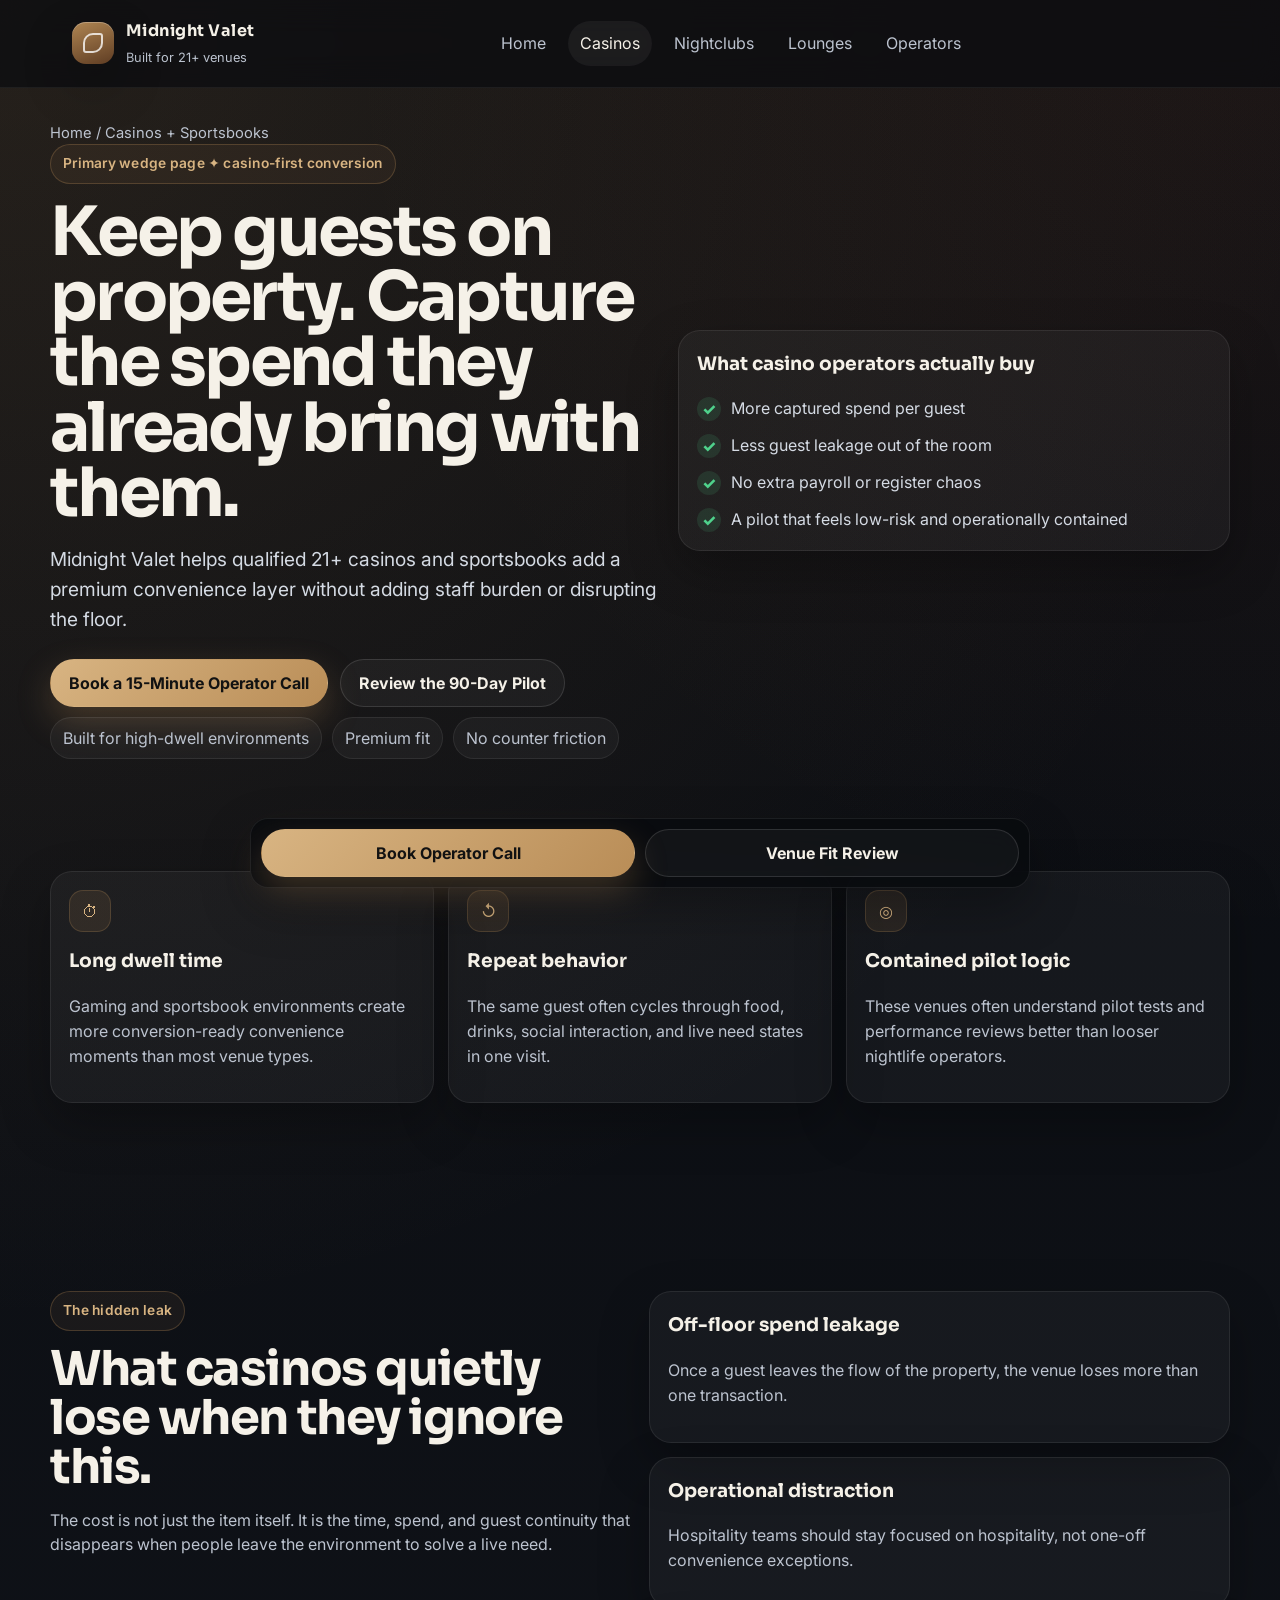
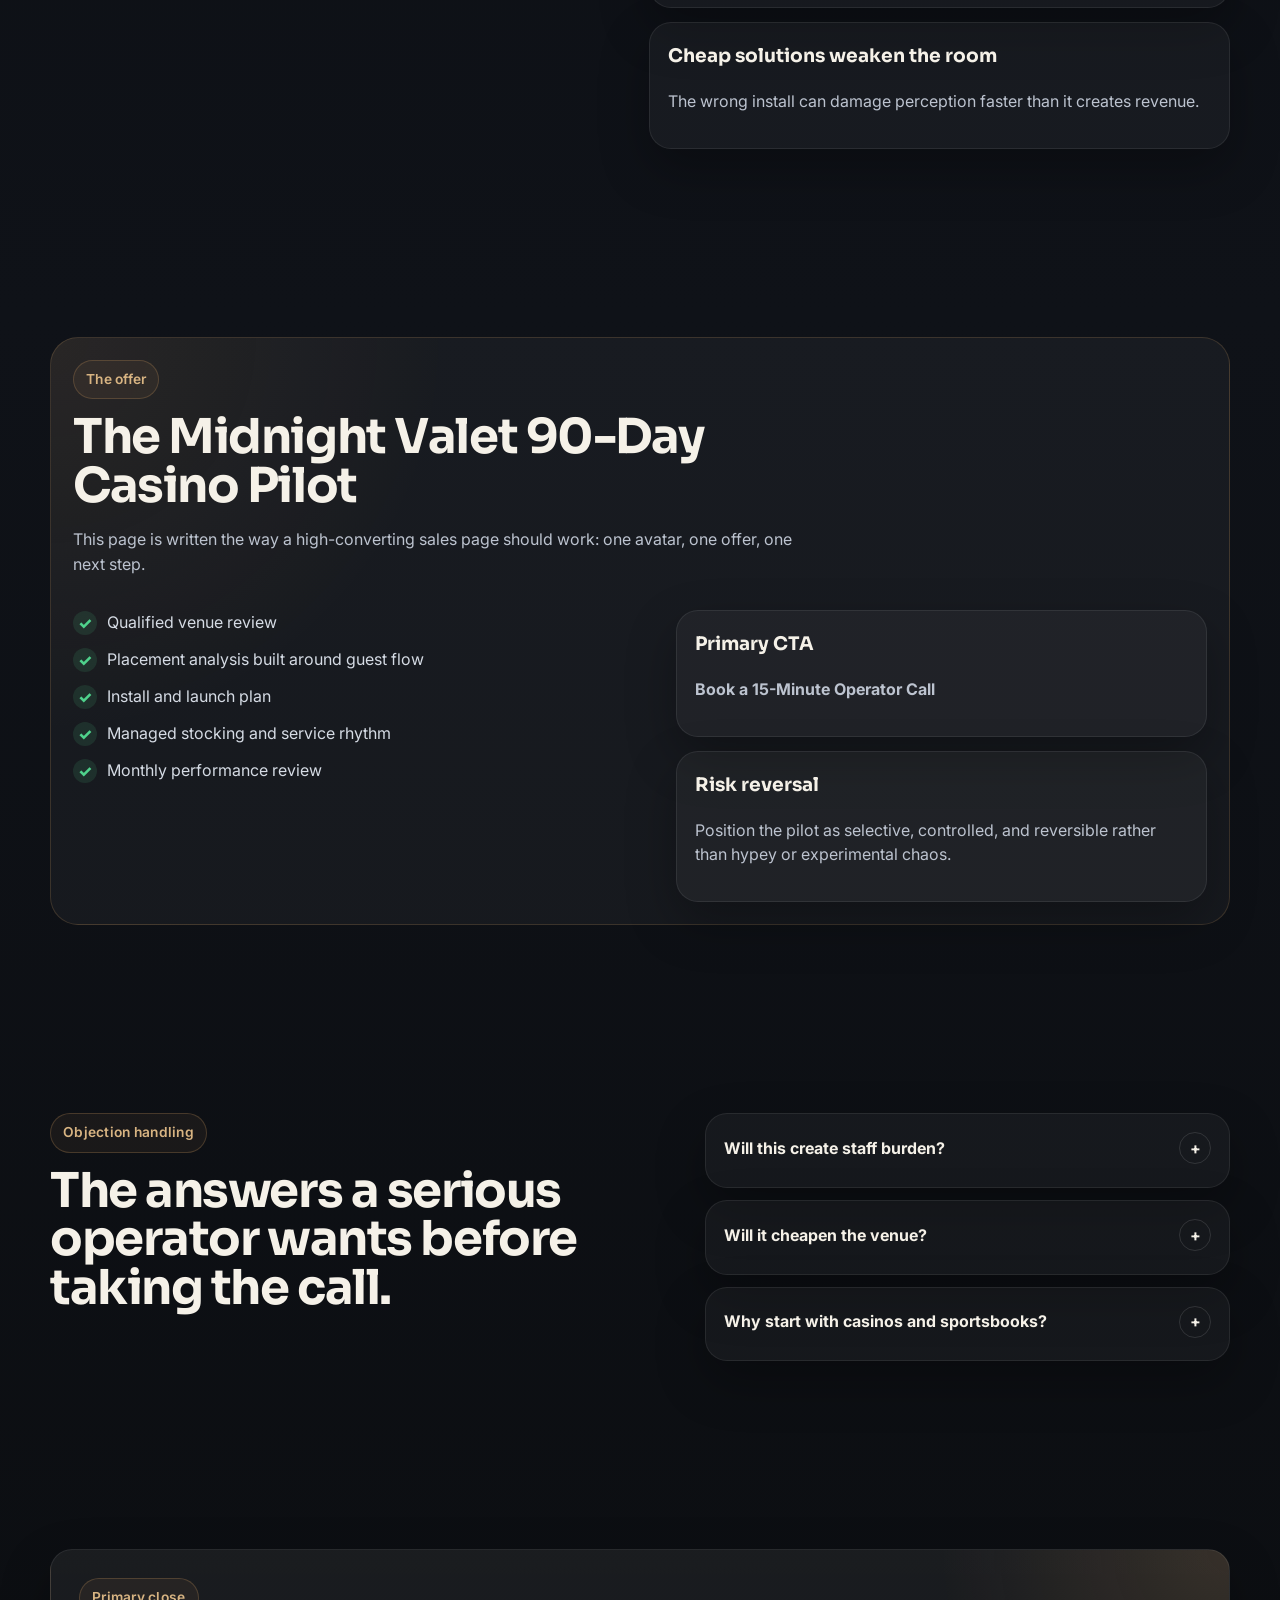
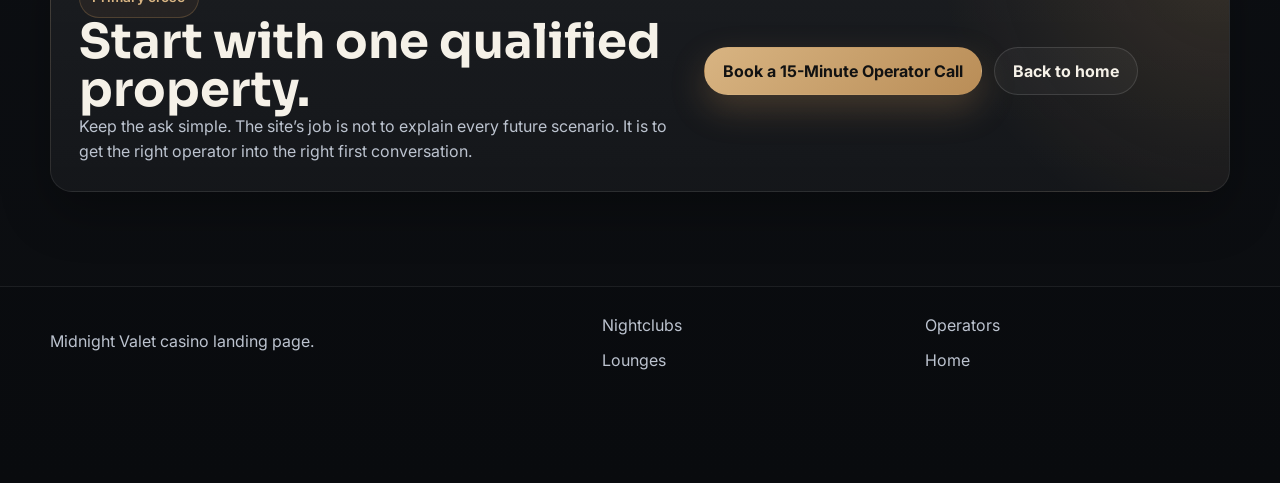
==== casinos-sportsbooks.html @ 3548543c "Add files via upload" ====
<!doctype html>
<html lang="en">
<head>
  <meta charset="utf-8">
  <meta name="viewport" content="width=device-width, initial-scale=1">
  <title>Casinos + Sportsbooks | Midnight Valet</title>
  <meta name="description" content="A casino and sportsbook landing page designed to convert qualified 21+ gaming operators into pilot calls.">
  <link rel="preconnect" href="https://fonts.googleapis.com">
  <link rel="preconnect" href="https://fonts.gstatic.com" crossorigin>
  <link href="https://fonts.googleapis.com/css2?family=Inter:wght@400;500;600;700;800&family=Sora:wght@600;700;800&display=swap" rel="stylesheet">
  <link rel="stylesheet" href="styles.css">
  <link rel="canonical" href="https://midnightvalet.com/casinos-sportsbooks.html">
  <script type="application/ld+json">
  {
    "@context":"https://schema.org",
    "@type":"FAQPage",
    "mainEntity":[
      {"@type":"Question","name":"Why start with casinos and sportsbooks?","acceptedAnswer":{"@type":"Answer","text":"They usually offer the clearest blend of dwell time, repeat guest behavior, and premium-fit economics for a first pilot."}},
      {"@type":"Question","name":"What is the primary CTA on this page?","acceptedAnswer":{"@type":"Answer","text":"Book a 15-Minute Operator Call."}}
    ]
  }
  </script>
</head>
<body>
  <a class="skip-link" href="#main">Skip to content</a>
  <header class="site-header">
    <div class="header-shell">
      <a href="index.html" class="brand-lockup"><span class="brand-mark"></span><span><span class="brand-name">Midnight Valet</span><br><span class="brand-tag">Built for 21+ venues</span></span></a>
      <nav class="desktop-nav" aria-label="Primary">
        <a href="index.html" data-nav-link>Home</a>
        <a href="casinos-sportsbooks.html" data-nav-link>Casinos</a>
        <a href="nightclubs.html" data-nav-link>Nightclubs</a>
        <a href="lounges.html" data-nav-link>Lounges</a>
        <a href="operators.html" data-nav-link>Operators</a>
      </nav>
      <div class="header-actions">
        <a class="btn btn-primary hidden-mobile" href="#cta">Book a 15-Minute Operator Call</a>
        <button class="nav-toggle" aria-label="Toggle navigation" aria-expanded="false" data-nav-toggle>
          <svg viewBox="0 0 24 24" fill="none" stroke="currentColor" stroke-width="1.8" stroke-linecap="round"><path d="M4 7h16M4 12h16M4 17h16"/></svg>
        </button>
      </div>
    </div>
    <nav class="site-nav" aria-label="Mobile" data-mobile-nav>
      <a href="index.html">Home</a>
      <a href="casinos-sportsbooks.html">Casinos + Sportsbooks</a>
      <a href="nightclubs.html">Nightclubs</a>
      <a href="lounges.html">Smoking Lounges</a>
      <a href="operators.html">Multi-Location Operators</a>
      <a href="#cta">Book a 15-Minute Operator Call</a>
    </nav>
  </header>
  <main id="main">
    <section class="page-hero">
      <div class="container page-hero-shell">
        <div class="reveal">
          <div class="page-breadcrumbs"><a href="index.html">Home</a> / Casinos + Sportsbooks</div>
          <span class="eyebrow">Primary wedge page ✦ casino-first conversion</span>
          <h1>Keep guests on property. Capture the spend they already bring with them.</h1>
          <p class="lead">Midnight Valet helps qualified 21+ casinos and sportsbooks add a premium convenience layer without adding staff burden or disrupting the floor.</p>
          <div class="hero-actions">
            <a class="btn btn-primary" href="#cta">Book a 15-Minute Operator Call</a>
            <a class="btn btn-secondary" href="#pilot">Review the 90-Day Pilot</a>
          </div>
          <div class="badge-row">
            <span class="badge">Built for high-dwell environments</span>
            <span class="badge">Premium fit</span>
            <span class="badge">No counter friction</span>
          </div>
        </div>
        <div class="case-box reveal">
          <h3>What casino operators actually buy</h3>
          <ul class="check-list">
            <li>More captured spend per guest</li>
            <li>Less guest leakage out of the room</li>
            <li>No extra payroll or register chaos</li>
            <li>A pilot that feels low-risk and operationally contained</li>
          </ul>
        </div>
      </div>
    </section>

    <section class="section section-tight">
      <div class="container cards three">
        <article class="card reveal"><div class="icon">⏱</div><h3>Long dwell time</h3><p>Gaming and sportsbook environments create more conversion-ready convenience moments than most venue types.</p></article>
        <article class="card reveal"><div class="icon">↺</div><h3>Repeat behavior</h3><p>The same guest often cycles through food, drinks, social interaction, and live need states in one visit.</p></article>
        <article class="card reveal"><div class="icon">◎</div><h3>Contained pilot logic</h3><p>These venues often understand pilot tests and performance reviews better than looser nightlife operators.</p></article>
      </div>
    </section>

    <section class="section">
      <div class="container section-split">
        <div class="section-head reveal">
          <span class="eyebrow">The hidden leak</span>
          <h2>What casinos quietly lose when they ignore this.</h2>
          <p>The cost is not just the item itself. It is the time, spend, and guest continuity that disappears when people leave the environment to solve a live need.</p>
        </div>
        <div class="cards">
          <article class="card reveal"><h3>Off-floor spend leakage</h3><p>Once a guest leaves the flow of the property, the venue loses more than one transaction.</p></article>
          <article class="card reveal"><h3>Operational distraction</h3><p>Hospitality teams should stay focused on hospitality, not one-off convenience exceptions.</p></article>
          <article class="card reveal"><h3>Cheap solutions weaken the room</h3><p>The wrong install can damage perception faster than it creates revenue.</p></article>
        </div>
      </div>
    </section>

    <section class="section" id="pilot">
      <div class="container offer-shell reveal">
        <div class="section-head">
          <span class="eyebrow">The offer</span>
          <h2>The Midnight Valet 90-Day Casino Pilot</h2>
          <p>This page is written the way a high-converting sales page should work: one avatar, one offer, one next step.</p>
        </div>
        <div class="offer-grid">
          <div>
            <ul class="check-list">
              <li>Qualified venue review</li>
              <li>Placement analysis built around guest flow</li>
              <li>Install and launch plan</li>
              <li>Managed stocking and service rhythm</li>
              <li>Monthly performance review</li>
            </ul>
          </div>
          <div class="cards">
            <article class="card"><h3>Primary CTA</h3><p><strong>Book a 15-Minute Operator Call</strong></p></article>
            <article class="card"><h3>Risk reversal</h3><p>Position the pilot as selective, controlled, and reversible rather than hypey or experimental chaos.</p></article>
          </div>
        </div>
      </div>
    </section>

    <section class="section section-tight">
      <div class="container faq-grid">
        <div class="section-head reveal"><span class="eyebrow">Objection handling</span><h2>The answers a serious operator wants before taking the call.</h2></div>
        <div class="accordion reveal">
          <article class="faq-item"><button type="button"><span>Will this create staff burden?</span><span class="plus">+</span></button><div class="faq-answer"><p>The page consistently frames Midnight Valet as a managed service model rather than a new staff responsibility.</p></div></article>
          <article class="faq-item"><button type="button"><span>Will it cheapen the venue?</span><span class="plus">+</span></button><div class="faq-answer"><p>The design, visual system, and copy are all built around premium-fit language and install standards.</p></div></article>
          <article class="faq-item"><button type="button"><span>Why start with casinos and sportsbooks?</span><span class="plus">+</span></button><div class="faq-answer"><p>They combine dwell time, emotional spending cycles, repeat movement, and stronger continuity economics than many other venue types.</p></div></article>
        </div>
      </div>
    </section>

    <section class="section cta-section" id="cta">
      <div class="container">
        <div class="cta-panel reveal">
          <div>
            <span class="eyebrow">Primary close</span>
            <h2>Start with one qualified property.</h2>
            <p>Keep the ask simple. The site’s job is not to explain every future scenario. It is to get the right operator into the right first conversation.</p>
          </div>
          <div class="cta-actions">
            <a class="btn btn-primary" href="mailto:hello@midnightvalet.com?subject=Casino%20Operator%20Call">Book a 15-Minute Operator Call</a>
            <a class="btn btn-secondary" href="index.html">Back to home</a>
          </div>
        </div>
      </div>
    </section>
  </main>
  <footer class="site-footer"><div class="container footer-grid"><div><p>Midnight Valet casino landing page.</p></div><div><ul><li><a href="nightclubs.html">Nightclubs</a></li><li><a href="lounges.html">Lounges</a></li></ul></div><div><ul><li><a href="operators.html">Operators</a></li><li><a href="index.html">Home</a></li></ul></div></div></footer>
  <div class="sticky-cta"><a class="btn btn-primary" href="#cta">Book Operator Call</a><a class="btn btn-secondary" href="mailto:hello@midnightvalet.com?subject=Venue%20Fit%20Review">Venue Fit Review</a></div>
  <script src="script.js"></script>
</body>
</html>
---- styles.css ----
:root {
  --bg: #0b0d10;
  --bg-soft: #12161d;
  --panel: rgba(255,255,255,0.06);
  --panel-strong: rgba(255,255,255,0.1);
  --text: #f5f1e8;
  --muted: #bcc3cf;
  --line: rgba(255,255,255,0.12);
  --gold: #b98d57;
  --gold-soft: #d8b482;
  --ember: #c56f49;
  --success: #4fd28c;
  --shadow: 0 20px 50px rgba(0,0,0,.28);
  --radius-lg: 24px;
  --radius-md: 18px;
  --radius-sm: 12px;
  --max: 1180px;
  --font-head: "Sora", system-ui, sans-serif;
  --font-body: "Inter", system-ui, sans-serif;
}

* { box-sizing: border-box; }
html { scroll-behavior: smooth; }
body {
  margin: 0;
  font-family: var(--font-body);
  background:
    radial-gradient(circle at top left, rgba(185,141,87,.16), transparent 34%),
    radial-gradient(circle at top right, rgba(197,111,73,.1), transparent 24%),
    linear-gradient(180deg, #0a0c10 0%, #0f1218 52%, #0b0d10 100%);
  color: var(--text);
  line-height: 1.55;
  text-rendering: optimizeLegibility;
}
img { max-width: 100%; display: block; }
a { color: inherit; text-decoration: none; }
button { font: inherit; }

.skip-link {
  position: absolute;
  left: -9999px;
  top: auto;
}
.skip-link:focus {
  left: 16px;
  top: 16px;
  background: var(--gold);
  color: #111;
  padding: 8px 14px;
  border-radius: 999px;
  z-index: 999;
}

.site-header {
  position: sticky;
  top: 0;
  z-index: 60;
  backdrop-filter: blur(16px);
  background: rgba(9,11,15,.68);
  border-bottom: 1px solid rgba(255,255,255,.06);
}
.header-shell {
  max-width: var(--max);
  margin: 0 auto;
  padding: 14px 18px;
  display: flex;
  align-items: center;
  justify-content: space-between;
  gap: 12px;
}
.brand-lockup {
  display: flex;
  align-items: center;
  gap: 12px;
}
.brand-mark {
  width: 42px;
  height: 42px;
  border-radius: 14px;
  background: linear-gradient(160deg, rgba(185,141,87,.95), rgba(100,64,37,.95));
  box-shadow: inset 0 1px 0 rgba(255,255,255,.25), var(--shadow);
  position: relative;
}
.brand-mark::before {
  content: "";
  position: absolute;
  inset: 11px;
  border-radius: 10px 3px 10px 3px;
  border: 2px solid rgba(255,255,255,.78);
}
.brand-name {
  font-family: var(--font-head);
  font-size: 1rem;
  font-weight: 700;
  letter-spacing: .03em;
}
.brand-tag {
  color: var(--muted);
  font-size: .8rem;
}
.header-actions {
  display: flex;
  align-items: center;
  gap: 10px;
}
.nav-toggle {
  width: 44px;
  height: 44px;
  border: 1px solid var(--line);
  border-radius: 14px;
  background: rgba(255,255,255,.03);
  color: var(--text);
  display: grid;
  place-items: center;
}
.nav-toggle svg { width: 22px; height: 22px; }
.site-nav {
  position: fixed;
  inset: 74px 14px auto 14px;
  display: none;
  flex-direction: column;
  gap: 8px;
  padding: 14px;
  background: rgba(18,22,29,.96);
  border: 1px solid var(--line);
  border-radius: 20px;
  box-shadow: var(--shadow);
}
.site-nav.open { display: flex; }
.site-nav a {
  padding: 13px 14px;
  border-radius: 14px;
  color: var(--muted);
}
.site-nav a:hover,
.site-nav a:focus-visible,
.site-nav a.active {
  background: rgba(255,255,255,.06);
  color: var(--text);
}
.desktop-nav { display: none; }

.btn {
  display: inline-flex;
  align-items: center;
  justify-content: center;
  gap: 10px;
  min-height: 48px;
  padding: 14px 18px;
  border-radius: 999px;
  border: 1px solid transparent;
  font-weight: 700;
  line-height: 1;
  transition: transform .2s ease, background .2s ease, border-color .2s ease;
}
.btn:hover { transform: translateY(-1px); }
.btn-primary {
  color: #121212;
  background: linear-gradient(135deg, var(--gold-soft), var(--gold));
  box-shadow: 0 14px 34px rgba(185,141,87,.28);
}
.btn-secondary {
  color: var(--text);
  border-color: var(--line);
  background: rgba(255,255,255,.04);
}
.btn-inline { padding: 12px 16px; min-height: 44px; }

.container {
  width: min(calc(100% - 32px), var(--max));
  margin: 0 auto;
}
.section {
  padding: 72px 0;
}
.section-tight { padding: 56px 0; }
.eyebrow {
  display: inline-flex;
  align-items: center;
  gap: 10px;
  border: 1px solid rgba(185,141,87,.28);
  border-radius: 999px;
  padding: 8px 12px;
  color: var(--gold-soft);
  background: rgba(185,141,87,.08);
  font-weight: 600;
  letter-spacing: .02em;
  font-size: .86rem;
}
.hero {
  padding: 40px 0 42px;
}
.hero-grid {
  display: grid;
  gap: 22px;
}
.hero-copy,
.hero-visual {
  background: linear-gradient(180deg, rgba(255,255,255,.04), rgba(255,255,255,.03));
  border: 1px solid rgba(255,255,255,.07);
  border-radius: 30px;
  padding: 22px;
  box-shadow: var(--shadow);
}
.hero-copy h1,
.page-hero h1 {
  font-family: var(--font-head);
  font-size: clamp(2.1rem, 6vw, 4.25rem);
  line-height: .96;
  letter-spacing: -.04em;
  margin: 16px 0 14px;
}
.hero-copy p,
.page-hero p.lead {
  font-size: clamp(1rem, 2.6vw, 1.2rem);
  color: #d4dae3;
  max-width: 38rem;
}
.hero-actions {
  display: flex;
  flex-direction: column;
  gap: 12px;
  margin: 24px 0 10px;
}
.micro-proof {
  display: grid;
  grid-template-columns: repeat(2, minmax(0,1fr));
  gap: 10px;
  margin-top: 18px;
}
.micro-proof div,
.metric,
.stat {
  padding: 12px 13px;
  border-radius: 16px;
  background: rgba(255,255,255,.04);
  border: 1px solid rgba(255,255,255,.08);
  color: var(--muted);
  font-size: .92rem;
}
.hero-visual {
  position: relative;
  overflow: hidden;
  min-height: 420px;
}
.glow {
  position: absolute;
  inset: auto -8% 14% auto;
  width: 240px;
  height: 240px;
  background: radial-gradient(circle, rgba(185,141,87,.2), transparent 68%);
  filter: blur(8px);
}
.mock-stage {
  position: relative;
  height: 100%;
  display: grid;
  place-items: center;
}
.machine {
  width: min(100%, 360px);
  border-radius: 34px;
  border: 1px solid rgba(255,255,255,.1);
  background: linear-gradient(180deg, rgba(26,31,40,.92), rgba(11,13,17,.96));
  padding: 14px;
  box-shadow: 0 24px 60px rgba(0,0,0,.42);
}
.machine-top {
  display: flex;
  align-items: center;
  justify-content: space-between;
  padding: 8px 10px 14px;
  color: var(--muted);
  font-size: .88rem;
}
.machine-screen {
  border-radius: 24px;
  padding: 18px;
  min-height: 430px;
  background:
    radial-gradient(circle at top right, rgba(185,141,87,.22), transparent 28%),
    linear-gradient(180deg, #151a22 0%, #0f1319 100%);
  border: 1px solid rgba(255,255,255,.07);
}
.ui-chip {
  display: inline-flex;
  align-items: center;
  gap: 8px;
  padding: 8px 10px;
  border-radius: 999px;
  border: 1px solid rgba(255,255,255,.08);
  background: rgba(255,255,255,.04);
  color: var(--gold-soft);
  font-size: .82rem;
}
.ui-grid {
  display: grid;
  grid-template-columns: repeat(2, minmax(0,1fr));
  gap: 12px;
  margin: 18px 0;
}
.product-card {
  border: 1px solid rgba(255,255,255,.08);
  border-radius: 18px;
  padding: 14px;
  background: rgba(255,255,255,.04);
}
.product-card strong { display: block; margin-bottom: 6px; }
.product-card span { color: var(--muted); font-size: .9rem; }
.mock-cta {
  margin-top: 16px;
  border-radius: 16px;
  background: linear-gradient(135deg, var(--gold-soft), var(--gold));
  color: #111;
  padding: 14px 16px;
  text-align: center;
  font-weight: 800;
}
.section-head {
  max-width: 720px;
  margin-bottom: 28px;
}
.section-head h2 {
  font-family: var(--font-head);
  font-size: clamp(1.7rem, 4.4vw, 3rem);
  line-height: 1.02;
  margin: 14px 0;
  letter-spacing: -.03em;
}
.section-head p { color: var(--muted); }
.cards,
.tiles,
.steps,
.kicker-grid,
.faq-grid,
.kpi-grid {
  display: grid;
  gap: 14px;
}
.cards.three,
.tiles.three { grid-template-columns: 1fr; }
.card,
.tile,
.step,
.kicker,
.metric,
.faq-item,
.case-box,
.cta-panel,
.quote,
.story-card {
  border: 1px solid rgba(255,255,255,.08);
  border-radius: 22px;
  padding: 18px;
  background: rgba(255,255,255,.04);
  box-shadow: var(--shadow);
}
.card h3,
.tile h3,
.step h3,
.kicker h3,
.story-card h3,
.case-box h3 { margin-top: 0; font-family: var(--font-head); }
.card p,
.tile p,
.step p,
.kicker p,
.story-card p,
.case-box p,
.quote p { color: var(--muted); }
.icon {
  width: 42px;
  height: 42px;
  border-radius: 14px;
  display: grid;
  place-items: center;
  color: var(--gold-soft);
  background: rgba(185,141,87,.12);
  border: 1px solid rgba(185,141,87,.24);
  margin-bottom: 14px;
}
.section-split {
  display: grid;
  gap: 18px;
}
.metric strong,
.stat strong {
  display: block;
  color: var(--text);
  font-size: 1.55rem;
  margin-bottom: 6px;
}
.check-list,
.dot-list {
  padding: 0;
  margin: 0;
  list-style: none;
  display: grid;
  gap: 12px;
}
.check-list li,
.dot-list li {
  display: flex;
  align-items: flex-start;
  gap: 10px;
  color: #d5dbe4;
}
.check-list li::before {
  content: "✓";
  width: 24px;
  height: 24px;
  border-radius: 999px;
  display: inline-grid;
  place-items: center;
  flex: 0 0 24px;
  background: rgba(79,210,140,.12);
  color: var(--success);
  font-weight: 800;
  margin-top: 1px;
}
.dot-list li::before {
  content: "•";
  color: var(--gold-soft);
  margin-top: 1px;
}
.offer-shell {
  border: 1px solid rgba(185,141,87,.22);
  background:
    radial-gradient(circle at top left, rgba(185,141,87,.1), transparent 30%),
    rgba(255,255,255,.04);
  border-radius: 28px;
  padding: 22px;
}
.offer-grid {
  display: grid;
  gap: 16px;
}
.offer-stack {
  display: grid;
  gap: 12px;
}
.price-chip {
  display: inline-flex;
  align-items: center;
  gap: 8px;
  padding: 9px 12px;
  border-radius: 999px;
  background: rgba(255,255,255,.05);
  border: 1px solid rgba(255,255,255,.08);
  color: var(--muted);
}
.kpi-grid { grid-template-columns: repeat(2,minmax(0,1fr)); }
.accordion {
  display: grid;
  gap: 12px;
}
.faq-item button {
  width: 100%;
  display: flex;
  justify-content: space-between;
  align-items: center;
  gap: 12px;
  background: transparent;
  border: 0;
  color: var(--text);
  text-align: left;
  padding: 0;
  font-weight: 700;
}
.faq-item .faq-answer {
  max-height: 0;
  overflow: hidden;
  transition: max-height .25s ease;
  color: var(--muted);
}
.faq-item.active .faq-answer { max-height: 180px; padding-top: 14px; }
.faq-item .plus {
  width: 32px;
  height: 32px;
  border-radius: 999px;
  display: grid;
  place-items: center;
  border: 1px solid var(--line);
  flex: 0 0 32px;
}
.segment-links {
  display: grid;
  gap: 14px;
}
.segment-links .tile { position: relative; overflow: hidden; }
.segment-links .tile::after {
  content: "";
  position: absolute;
  inset: auto -14% -40px auto;
  width: 180px;
  height: 180px;
  background: radial-gradient(circle, rgba(185,141,87,.12), transparent 68%);
}
.segment-links a.cta-link,
.text-link {
  color: var(--gold-soft);
  font-weight: 700;
}
.compliance-box {
  border-left: 3px solid var(--gold);
  padding-left: 14px;
}
.cta-section { padding-bottom: 100px; }
.cta-panel {
  background:
    radial-gradient(circle at top right, rgba(185,141,87,.18), transparent 24%),
    linear-gradient(180deg, rgba(255,255,255,.06), rgba(255,255,255,.04));
  display: grid;
  gap: 18px;
}
.cta-panel h2 { margin: 0; font-family: var(--font-head); font-size: clamp(1.9rem, 4vw, 3rem); line-height: 1; }
.cta-panel p { margin: 0; color: var(--muted); }
.cta-actions {
  display: flex;
  flex-direction: column;
  gap: 12px;
}
.site-footer {
  padding: 26px 0 110px;
  border-top: 1px solid rgba(255,255,255,.08);
  background: rgba(0,0,0,.14);
}
.footer-grid {
  display: grid;
  gap: 18px;
}
.footer-grid p,
.footer-grid li,
.footer-grid a { color: var(--muted); }
.footer-grid ul {
  list-style: none;
  padding: 0;
  margin: 0;
  display: grid;
  gap: 10px;
}
.sticky-cta {
  position: fixed;
  left: 12px;
  right: 12px;
  bottom: 12px;
  z-index: 55;
  display: flex;
  gap: 10px;
  padding: 10px;
  border-radius: 18px;
  border: 1px solid rgba(255,255,255,.08);
  background: rgba(9,11,15,.86);
  backdrop-filter: blur(16px);
  box-shadow: var(--shadow);
}
.sticky-cta .btn { flex: 1; }
.hidden-mobile { display: none; }
.page-hero {
  padding: 34px 0 18px;
}
.page-hero-shell {
  display: grid;
  gap: 18px;
}
.page-breadcrumbs {
  color: var(--muted);
  font-size: .92rem;
}
.page-breadcrumbs a { color: var(--muted); }
.hero-caption {
  color: var(--muted);
  font-size: .9rem;
  margin-top: 10px;
}
.badge-row {
  display: flex;
  flex-wrap: wrap;
  gap: 10px;
}
.badge {
  border-radius: 999px;
  padding: 8px 12px;
  border: 1px solid rgba(255,255,255,.08);
  background: rgba(255,255,255,.04);
  color: var(--muted);
}
.reveal { opacity: 0; transform: translateY(16px); transition: opacity .45s ease, transform .45s ease; }
.reveal.is-visible { opacity: 1; transform: translateY(0); }

@media (min-width: 760px) {
  .header-shell { padding: 18px 22px; }
  .nav-toggle, .site-nav { display: none; }
  .desktop-nav {
    display: flex;
    align-items: center;
    gap: 10px;
  }
  .desktop-nav a {
    padding: 10px 12px;
    border-radius: 999px;
    color: var(--muted);
  }
  .desktop-nav a:hover,
  .desktop-nav a:focus-visible,
  .desktop-nav a.active {
    color: var(--text);
    background: rgba(255,255,255,.05);
  }
  .hero { padding: 52px 0 56px; }
  .hero-grid { grid-template-columns: 1.08fr .92fr; align-items: stretch; }
  .hero-copy, .hero-visual { padding: 30px; }
  .hero-actions,
  .cta-actions { flex-direction: row; flex-wrap: wrap; }
  .cards.three,
  .tiles.three,
  .steps,
  .segment-links,
  .footer-grid,
  .page-hero-shell,
  .offer-grid,
  .section-split,
  .kicker-grid,
  .faq-grid {
    grid-template-columns: repeat(2, minmax(0,1fr));
  }
  .cards.three { grid-template-columns: repeat(3, minmax(0,1fr)); }
  .segment-links { grid-template-columns: repeat(4, minmax(0,1fr)); }
  .offer-grid { grid-template-columns: 1.05fr .95fr; align-items: start; }
  .kicker-grid { grid-template-columns: repeat(3, minmax(0,1fr)); }
  .faq-grid { grid-template-columns: 1.1fr .9fr; }
  .cta-panel { grid-template-columns: 1.1fr .9fr; align-items: center; padding: 28px; }
  .sticky-cta { width: min(780px, calc(100% - 28px)); margin: 0 auto; }
}

@media (min-width: 1040px) {
  .section { padding: 94px 0; }
  .hero-copy, .hero-visual { padding: 34px; }
  .section-head { margin-bottom: 34px; }
  .footer-grid { grid-template-columns: 1.4fr .8fr .8fr; }
  .page-hero-shell { grid-template-columns: 1.05fr .95fr; align-items: center; }
  .section-split.alt { grid-template-columns: .92fr 1.08fr; }
}

@media (prefers-reduced-motion: reduce) {
  html { scroll-behavior: auto; }
  .reveal, .btn, .faq-item .faq-answer { transition: none; }
}
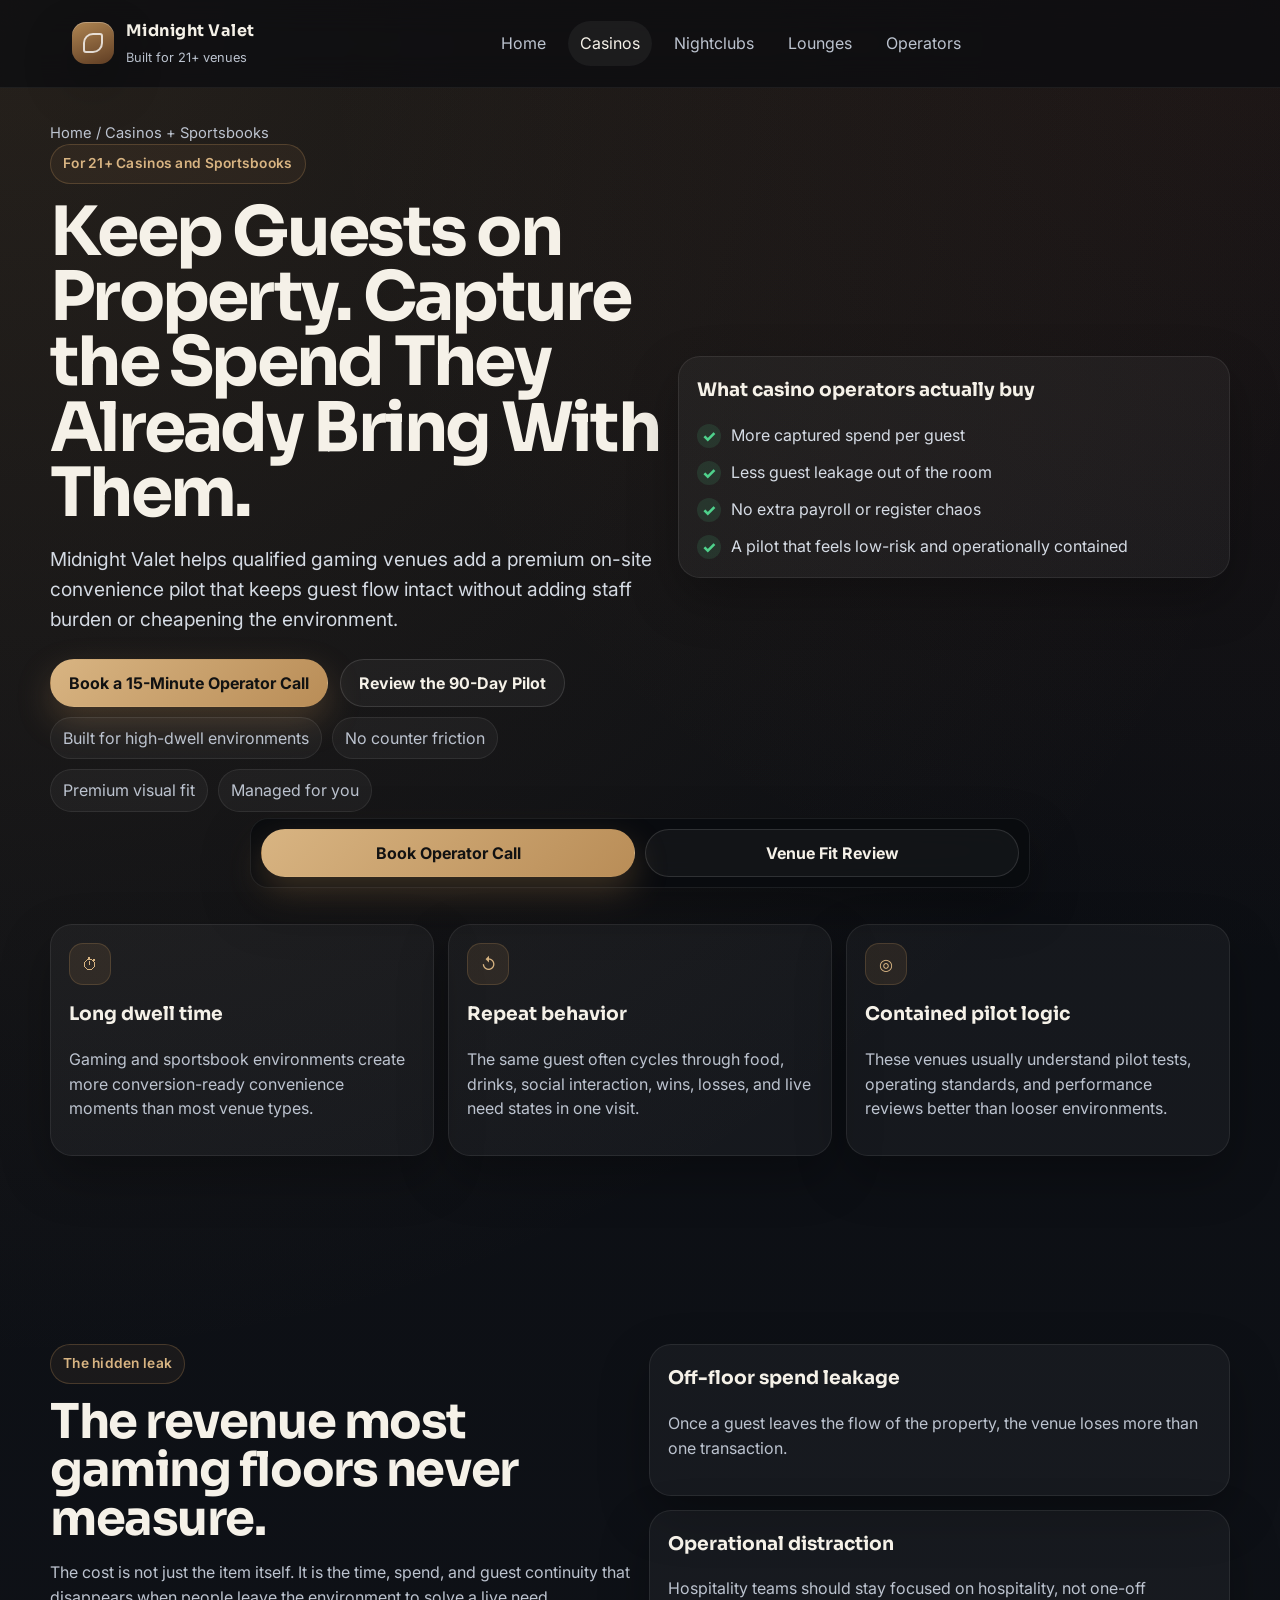
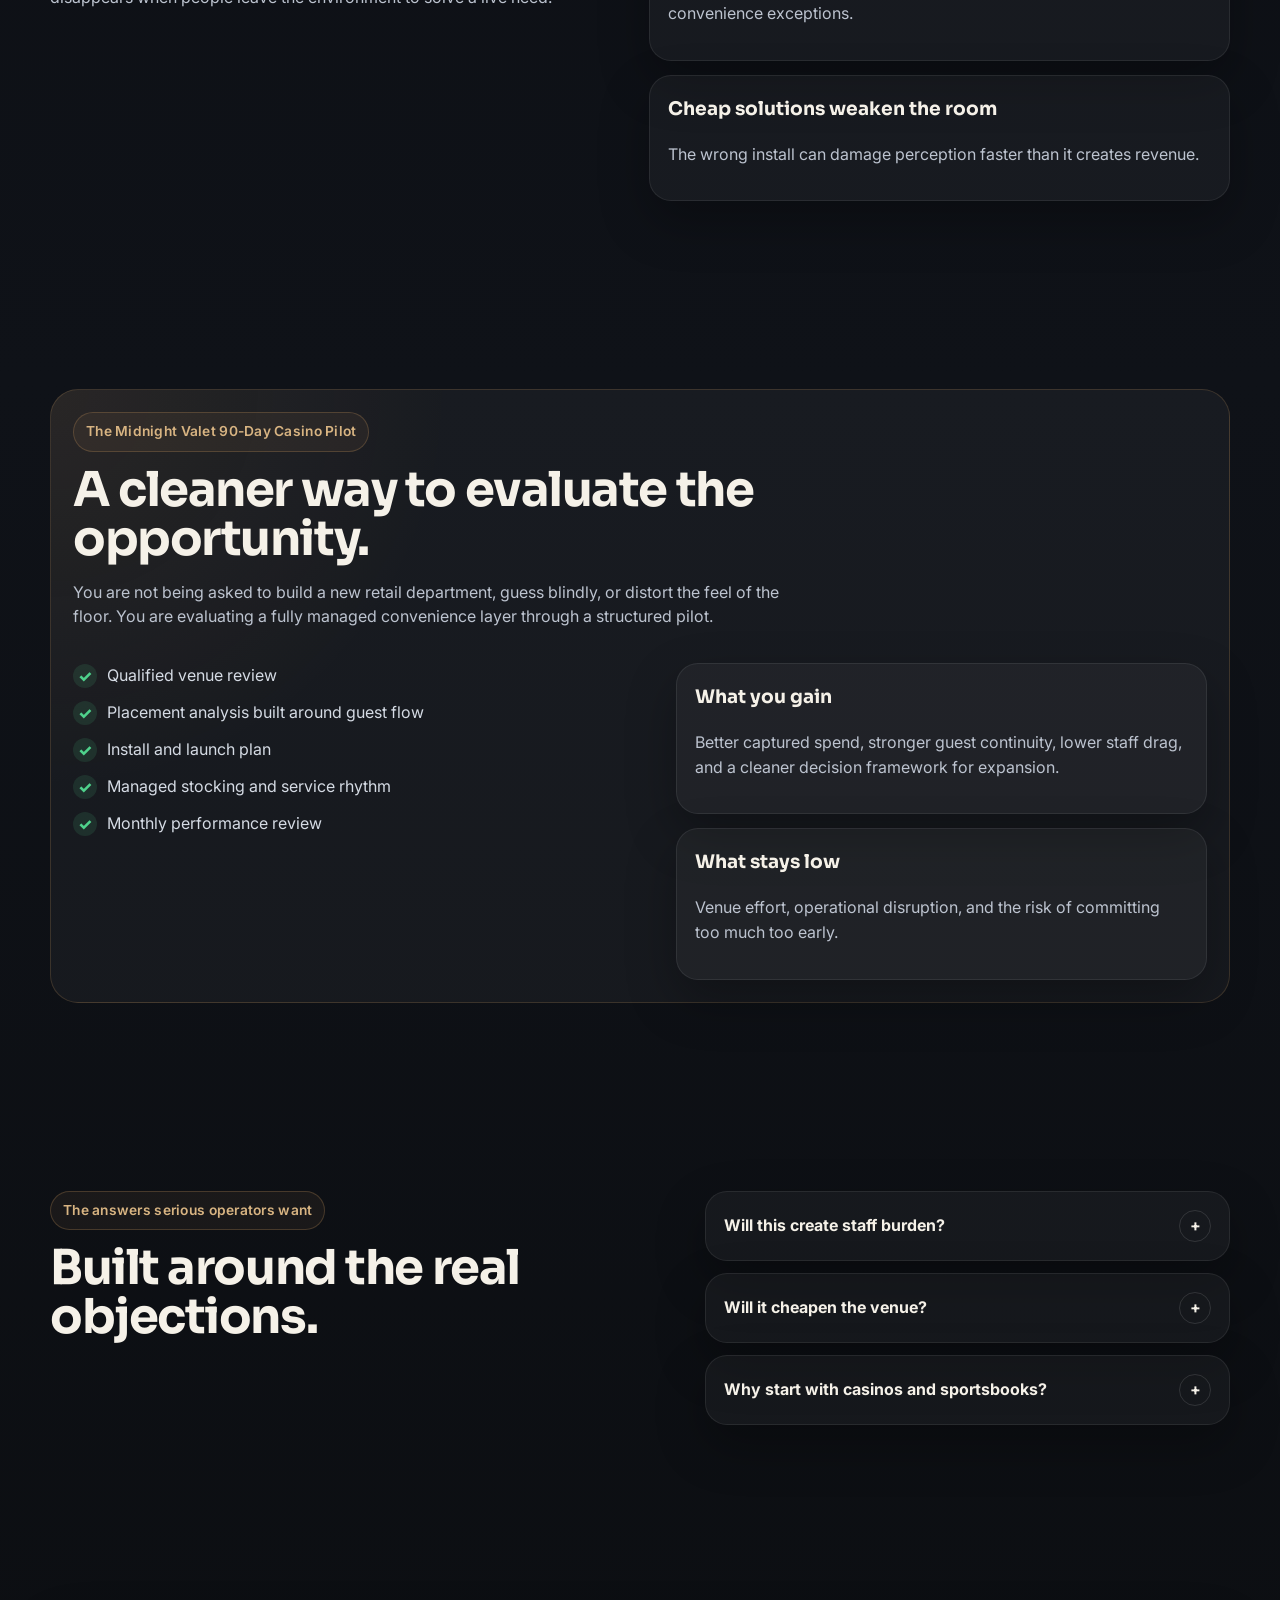
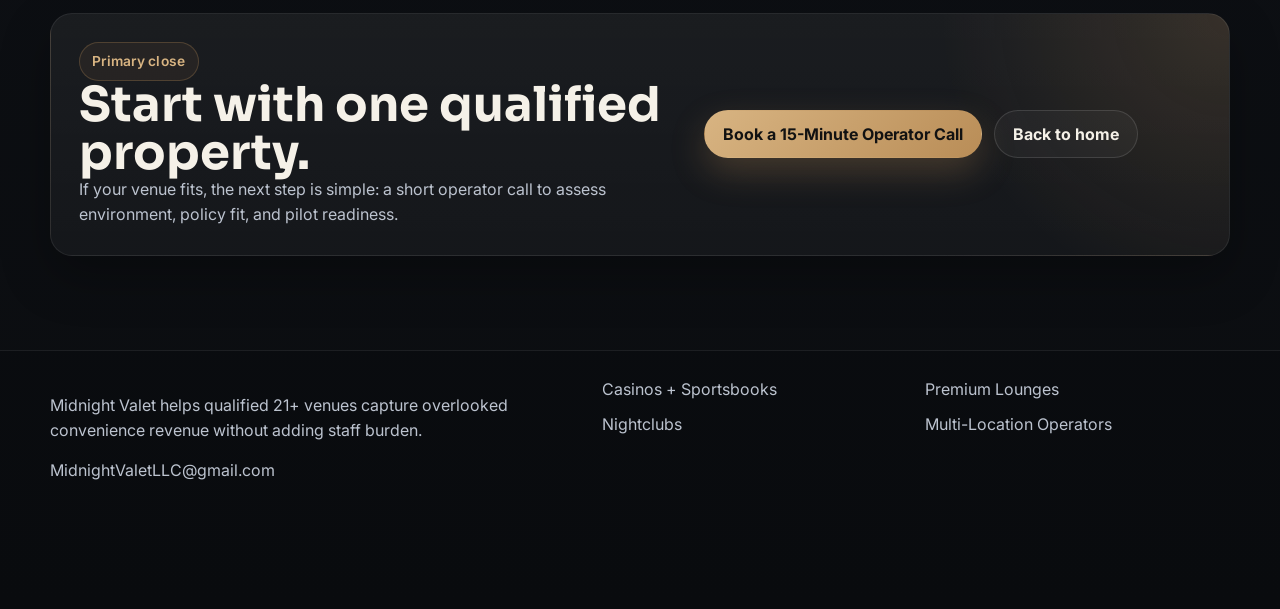
==== commit 76ad4a18: "Add files via upload" ====
--- a/casinos-sportsbooks.html
+++ b/casinos-sportsbooks.html
@@ -4,28 +4,39 @@
   <meta charset="utf-8">
   <meta name="viewport" content="width=device-width, initial-scale=1">
   <title>Casinos + Sportsbooks | Midnight Valet</title>
-  <meta name="description" content="A casino and sportsbook landing page designed to convert qualified 21+ gaming operators into pilot calls.">
+  <meta name="description" content="Midnight Valet helps qualified 21+ casinos and sportsbooks capture overlooked on-site convenience revenue with a premium, fully managed pilot.">
+  <meta name="theme-color" content="#0b0d10">
   <link rel="preconnect" href="https://fonts.googleapis.com">
   <link rel="preconnect" href="https://fonts.gstatic.com" crossorigin>
   <link href="https://fonts.googleapis.com/css2?family=Inter:wght@400;500;600;700;800&family=Sora:wght@600;700;800&display=swap" rel="stylesheet">
   <link rel="stylesheet" href="styles.css">
   <link rel="canonical" href="https://midnightvalet.com/casinos-sportsbooks.html">
-  <script type="application/ld+json">
-  {
+  <link rel="manifest" href="site.webmanifest">
+  <script type="application/ld+json">{
     "@context":"https://schema.org",
-    "@type":"FAQPage",
-    "mainEntity":[
-      {"@type":"Question","name":"Why start with casinos and sportsbooks?","acceptedAnswer":{"@type":"Answer","text":"They usually offer the clearest blend of dwell time, repeat guest behavior, and premium-fit economics for a first pilot."}},
-      {"@type":"Question","name":"What is the primary CTA on this page?","acceptedAnswer":{"@type":"Answer","text":"Book a 15-Minute Operator Call."}}
-    ]
-  }
-  </script>
+    "@type":"Organization",
+    "name":"Midnight Valet",
+    "url":"https://midnightvalet.com/",
+    "email":"mailto:MidnightValetLLC@gmail.com",
+    "description":"Premium adult-convenience systems for qualified 21+ venues."
+  }</script>
+  <script type="application/ld+json">{
+      "@context":"https://schema.org",
+      "@type":"FAQPage",
+      "mainEntity":[
+        {"@type":"Question","name":"Why start with casinos and sportsbooks?","acceptedAnswer":{"@type":"Answer","text":"They combine long dwell time, repeated spending cycles, and stronger continuity economics than most venue types."}},
+        {"@type":"Question","name":"What happens during the 90-day pilot?","acceptedAnswer":{"@type":"Answer","text":"Qualified venue review, placement planning, launch prep, deployment, service rhythm, and a structured performance review."}}
+      ]
+    }</script>
 </head>
 <body>
   <a class="skip-link" href="#main">Skip to content</a>
   <header class="site-header">
     <div class="header-shell">
-      <a href="index.html" class="brand-lockup"><span class="brand-mark"></span><span><span class="brand-name">Midnight Valet</span><br><span class="brand-tag">Built for 21+ venues</span></span></a>
+      <a href="index.html" class="brand-lockup" aria-label="Midnight Valet home">
+        <span class="brand-mark" aria-hidden="true"></span>
+        <span><span class="brand-name">Midnight Valet</span><br><span class="brand-tag">Built for 21+ venues</span></span>
+      </a>
       <nav class="desktop-nav" aria-label="Primary">
         <a href="index.html" data-nav-link>Home</a>
         <a href="casinos-sportsbooks.html" data-nav-link>Casinos</a>
@@ -41,121 +52,143 @@
       </div>
     </div>
     <nav class="site-nav" aria-label="Mobile" data-mobile-nav>
-      <a href="index.html">Home</a>
-      <a href="casinos-sportsbooks.html">Casinos + Sportsbooks</a>
-      <a href="nightclubs.html">Nightclubs</a>
-      <a href="lounges.html">Smoking Lounges</a>
-      <a href="operators.html">Multi-Location Operators</a>
+      <a href="index.html" data-nav-link>Home</a>
+      <a href="casinos-sportsbooks.html" data-nav-link>Casinos + Sportsbooks</a>
+      <a href="nightclubs.html" data-nav-link>Nightclubs</a>
+      <a href="lounges.html" data-nav-link>Smoking Lounges</a>
+      <a href="operators.html" data-nav-link>Multi-Location Operators</a>
       <a href="#cta">Book a 15-Minute Operator Call</a>
     </nav>
   </header>
-  <main id="main">
-    <section class="page-hero">
-      <div class="container page-hero-shell">
-        <div class="reveal">
-          <div class="page-breadcrumbs"><a href="index.html">Home</a> / Casinos + Sportsbooks</div>
-          <span class="eyebrow">Primary wedge page ✦ casino-first conversion</span>
-          <h1>Keep guests on property. Capture the spend they already bring with them.</h1>
-          <p class="lead">Midnight Valet helps qualified 21+ casinos and sportsbooks add a premium convenience layer without adding staff burden or disrupting the floor.</p>
-          <div class="hero-actions">
-            <a class="btn btn-primary" href="#cta">Book a 15-Minute Operator Call</a>
-            <a class="btn btn-secondary" href="#pilot">Review the 90-Day Pilot</a>
-          </div>
-          <div class="badge-row">
-            <span class="badge">Built for high-dwell environments</span>
-            <span class="badge">Premium fit</span>
-            <span class="badge">No counter friction</span>
-          </div>
+  
+<main id="main">
+  <section class="page-hero">
+    <div class="container page-hero-shell">
+      <div class="reveal">
+        <div class="page-breadcrumbs"><a href="index.html">Home</a> / Casinos + Sportsbooks</div>
+        <span class="eyebrow">For 21+ Casinos and Sportsbooks</span>
+        <h1>Keep Guests on Property. Capture the Spend They Already Bring With Them.</h1>
+        <p class="lead">Midnight Valet helps qualified gaming venues add a premium on-site convenience pilot that keeps guest flow intact without adding staff burden or cheapening the environment.</p>
+        <div class="hero-actions">
+          <a class="btn btn-primary" href="#cta">Book a 15-Minute Operator Call</a>
+          <a class="btn btn-secondary" href="#pilot">Review the 90-Day Pilot</a>
         </div>
-        <div class="case-box reveal">
-          <h3>What casino operators actually buy</h3>
+        <div class="badge-row">
+          <span class="badge">Built for high-dwell environments</span>
+          <span class="badge">No counter friction</span>
+          <span class="badge">Premium visual fit</span>
+          <span class="badge">Managed for you</span>
+        </div>
+      </div>
+      <div class="case-box reveal">
+        <h3>What casino operators actually buy</h3>
+        <ul class="check-list">
+          <li>More captured spend per guest</li>
+          <li>Less guest leakage out of the room</li>
+          <li>No extra payroll or register chaos</li>
+          <li>A pilot that feels low-risk and operationally contained</li>
+        </ul>
+      </div>
+    </div>
+  </section>
+
+  <section class="section section-tight">
+    <div class="container cards three">
+      <article class="card reveal"><div class="icon">⏱</div><h3>Long dwell time</h3><p>Gaming and sportsbook environments create more conversion-ready convenience moments than most venue types.</p></article>
+      <article class="card reveal"><div class="icon">↺</div><h3>Repeat behavior</h3><p>The same guest often cycles through food, drinks, social interaction, wins, losses, and live need states in one visit.</p></article>
+      <article class="card reveal"><div class="icon">◎</div><h3>Contained pilot logic</h3><p>These venues usually understand pilot tests, operating standards, and performance reviews better than looser environments.</p></article>
+    </div>
+  </section>
+
+  <section class="section">
+    <div class="container section-split">
+      <div class="section-head reveal">
+        <span class="eyebrow">The hidden leak</span>
+        <h2>The revenue most gaming floors never measure.</h2>
+        <p>The cost is not just the item itself. It is the time, spend, and guest continuity that disappears when people leave the environment to solve a live need.</p>
+      </div>
+      <div class="cards">
+        <article class="card reveal"><h3>Off-floor spend leakage</h3><p>Once a guest leaves the flow of the property, the venue loses more than one transaction.</p></article>
+        <article class="card reveal"><h3>Operational distraction</h3><p>Hospitality teams should stay focused on hospitality, not one-off convenience exceptions.</p></article>
+        <article class="card reveal"><h3>Cheap solutions weaken the room</h3><p>The wrong install can damage perception faster than it creates revenue.</p></article>
+      </div>
+    </div>
+  </section>
+
+  <section class="section" id="pilot">
+    <div class="container offer-shell reveal">
+      <div class="section-head">
+        <span class="eyebrow">The Midnight Valet 90-Day Casino Pilot</span>
+        <h2>A cleaner way to evaluate the opportunity.</h2>
+        <p>You are not being asked to build a new retail department, guess blindly, or distort the feel of the floor. You are evaluating a fully managed convenience layer through a structured pilot.</p>
+      </div>
+      <div class="offer-grid">
+        <div>
           <ul class="check-list">
-            <li>More captured spend per guest</li>
-            <li>Less guest leakage out of the room</li>
-            <li>No extra payroll or register chaos</li>
-            <li>A pilot that feels low-risk and operationally contained</li>
+            <li>Qualified venue review</li>
+            <li>Placement analysis built around guest flow</li>
+            <li>Install and launch plan</li>
+            <li>Managed stocking and service rhythm</li>
+            <li>Monthly performance review</li>
           </ul>
         </div>
-      </div>
-    </section>
-
-    <section class="section section-tight">
-      <div class="container cards three">
-        <article class="card reveal"><div class="icon">⏱</div><h3>Long dwell time</h3><p>Gaming and sportsbook environments create more conversion-ready convenience moments than most venue types.</p></article>
-        <article class="card reveal"><div class="icon">↺</div><h3>Repeat behavior</h3><p>The same guest often cycles through food, drinks, social interaction, and live need states in one visit.</p></article>
-        <article class="card reveal"><div class="icon">◎</div><h3>Contained pilot logic</h3><p>These venues often understand pilot tests and performance reviews better than looser nightlife operators.</p></article>
-      </div>
-    </section>
-
-    <section class="section">
-      <div class="container section-split">
-        <div class="section-head reveal">
-          <span class="eyebrow">The hidden leak</span>
-          <h2>What casinos quietly lose when they ignore this.</h2>
-          <p>The cost is not just the item itself. It is the time, spend, and guest continuity that disappears when people leave the environment to solve a live need.</p>
-        </div>
         <div class="cards">
-          <article class="card reveal"><h3>Off-floor spend leakage</h3><p>Once a guest leaves the flow of the property, the venue loses more than one transaction.</p></article>
-          <article class="card reveal"><h3>Operational distraction</h3><p>Hospitality teams should stay focused on hospitality, not one-off convenience exceptions.</p></article>
-          <article class="card reveal"><h3>Cheap solutions weaken the room</h3><p>The wrong install can damage perception faster than it creates revenue.</p></article>
+          <article class="card"><h3>What you gain</h3><p>Better captured spend, stronger guest continuity, lower staff drag, and a cleaner decision framework for expansion.</p></article>
+          <article class="card"><h3>What stays low</h3><p>Venue effort, operational disruption, and the risk of committing too much too early.</p></article>
         </div>
       </div>
-    </section>
+    </div>
+  </section>
 
-    <section class="section" id="pilot">
-      <div class="container offer-shell reveal">
-        <div class="section-head">
-          <span class="eyebrow">The offer</span>
-          <h2>The Midnight Valet 90-Day Casino Pilot</h2>
-          <p>This page is written the way a high-converting sales page should work: one avatar, one offer, one next step.</p>
+  <section class="section section-tight">
+    <div class="container faq-grid">
+      <div class="section-head reveal"><span class="eyebrow">The answers serious operators want</span><h2>Built around the real objections.</h2></div>
+      <div class="accordion reveal">
+        <article class="faq-item"><button type="button"><span>Will this create staff burden?</span><span class="plus">+</span></button><div class="faq-answer"><p>No. Midnight Valet is designed as a managed service model rather than a new staff responsibility.</p></div></article>
+        <article class="faq-item"><button type="button"><span>Will it cheapen the venue?</span><span class="plus">+</span></button><div class="faq-answer"><p>The brand, placement logic, and visual system are all built around premium-fit language and install standards.</p></div></article>
+        <article class="faq-item"><button type="button"><span>Why start with casinos and sportsbooks?</span><span class="plus">+</span></button><div class="faq-answer"><p>They combine dwell time, emotional spending cycles, repeated movement, and stronger continuity economics than many other venue types.</p></div></article>
+      </div>
+    </div>
+  </section>
+
+  <section class="section cta-section" id="cta">
+    <div class="container">
+      <div class="cta-panel reveal">
+        <div>
+          <span class="eyebrow">Primary close</span>
+          <h2>Start with one qualified property.</h2>
+          <p>If your venue fits, the next step is simple: a short operator call to assess environment, policy fit, and pilot readiness.</p>
         </div>
-        <div class="offer-grid">
-          <div>
-            <ul class="check-list">
-              <li>Qualified venue review</li>
-              <li>Placement analysis built around guest flow</li>
-              <li>Install and launch plan</li>
-              <li>Managed stocking and service rhythm</li>
-              <li>Monthly performance review</li>
-            </ul>
-          </div>
-          <div class="cards">
-            <article class="card"><h3>Primary CTA</h3><p><strong>Book a 15-Minute Operator Call</strong></p></article>
-            <article class="card"><h3>Risk reversal</h3><p>Position the pilot as selective, controlled, and reversible rather than hypey or experimental chaos.</p></article>
-          </div>
+        <div class="cta-actions">
+          <a class="btn btn-primary" href="mailto:MidnightValetLLC@gmail.com?subject=Casino%20Operator%20Call">Book a 15-Minute Operator Call</a>
+          <a class="btn btn-secondary" href="index.html">Back to home</a>
         </div>
       </div>
-    </section>
+    </div>
+  </section>
+</main>
 
-    <section class="section section-tight">
-      <div class="container faq-grid">
-        <div class="section-head reveal"><span class="eyebrow">Objection handling</span><h2>The answers a serious operator wants before taking the call.</h2></div>
-        <div class="accordion reveal">
-          <article class="faq-item"><button type="button"><span>Will this create staff burden?</span><span class="plus">+</span></button><div class="faq-answer"><p>The page consistently frames Midnight Valet as a managed service model rather than a new staff responsibility.</p></div></article>
-          <article class="faq-item"><button type="button"><span>Will it cheapen the venue?</span><span class="plus">+</span></button><div class="faq-answer"><p>The design, visual system, and copy are all built around premium-fit language and install standards.</p></div></article>
-          <article class="faq-item"><button type="button"><span>Why start with casinos and sportsbooks?</span><span class="plus">+</span></button><div class="faq-answer"><p>They combine dwell time, emotional spending cycles, repeat movement, and stronger continuity economics than many other venue types.</p></div></article>
-        </div>
+  <footer class="site-footer">
+    <div class="container footer-grid">
+      <div>
+        <p>Midnight Valet helps qualified 21+ venues capture overlooked convenience revenue without adding staff burden.</p>
+        <p><a href="mailto:MidnightValetLLC@gmail.com">MidnightValetLLC@gmail.com</a></p>
       </div>
-    </section>
-
-    <section class="section cta-section" id="cta">
-      <div class="container">
-        <div class="cta-panel reveal">
-          <div>
-            <span class="eyebrow">Primary close</span>
-            <h2>Start with one qualified property.</h2>
-            <p>Keep the ask simple. The site’s job is not to explain every future scenario. It is to get the right operator into the right first conversation.</p>
-          </div>
-          <div class="cta-actions">
-            <a class="btn btn-primary" href="mailto:hello@midnightvalet.com?subject=Casino%20Operator%20Call">Book a 15-Minute Operator Call</a>
-            <a class="btn btn-secondary" href="index.html">Back to home</a>
-          </div>
-        </div>
+      <div>
+        <ul>
+          <li><a href="casinos-sportsbooks.html">Casinos + Sportsbooks</a></li>
+          <li><a href="nightclubs.html">Nightclubs</a></li>
+        </ul>
       </div>
-    </section>
-  </main>
-  <footer class="site-footer"><div class="container footer-grid"><div><p>Midnight Valet casino landing page.</p></div><div><ul><li><a href="nightclubs.html">Nightclubs</a></li><li><a href="lounges.html">Lounges</a></li></ul></div><div><ul><li><a href="operators.html">Operators</a></li><li><a href="index.html">Home</a></li></ul></div></div></footer>
-  <div class="sticky-cta"><a class="btn btn-primary" href="#cta">Book Operator Call</a><a class="btn btn-secondary" href="mailto:hello@midnightvalet.com?subject=Venue%20Fit%20Review">Venue Fit Review</a></div>
+      <div>
+        <ul>
+          <li><a href="lounges.html">Premium Lounges</a></li>
+          <li><a href="operators.html">Multi-Location Operators</a></li>
+        </ul>
+      </div>
+    </div>
+  </footer>
+  <div class="sticky-cta"><a class="btn btn-primary" href="#cta">Book Operator Call</a><a class="btn btn-secondary" href="mailto:MidnightValetLLC@gmail.com?subject=Venue%20Fit%20Review">Venue Fit Review</a></div>
   <script src="script.js"></script>
 </body>
 </html>
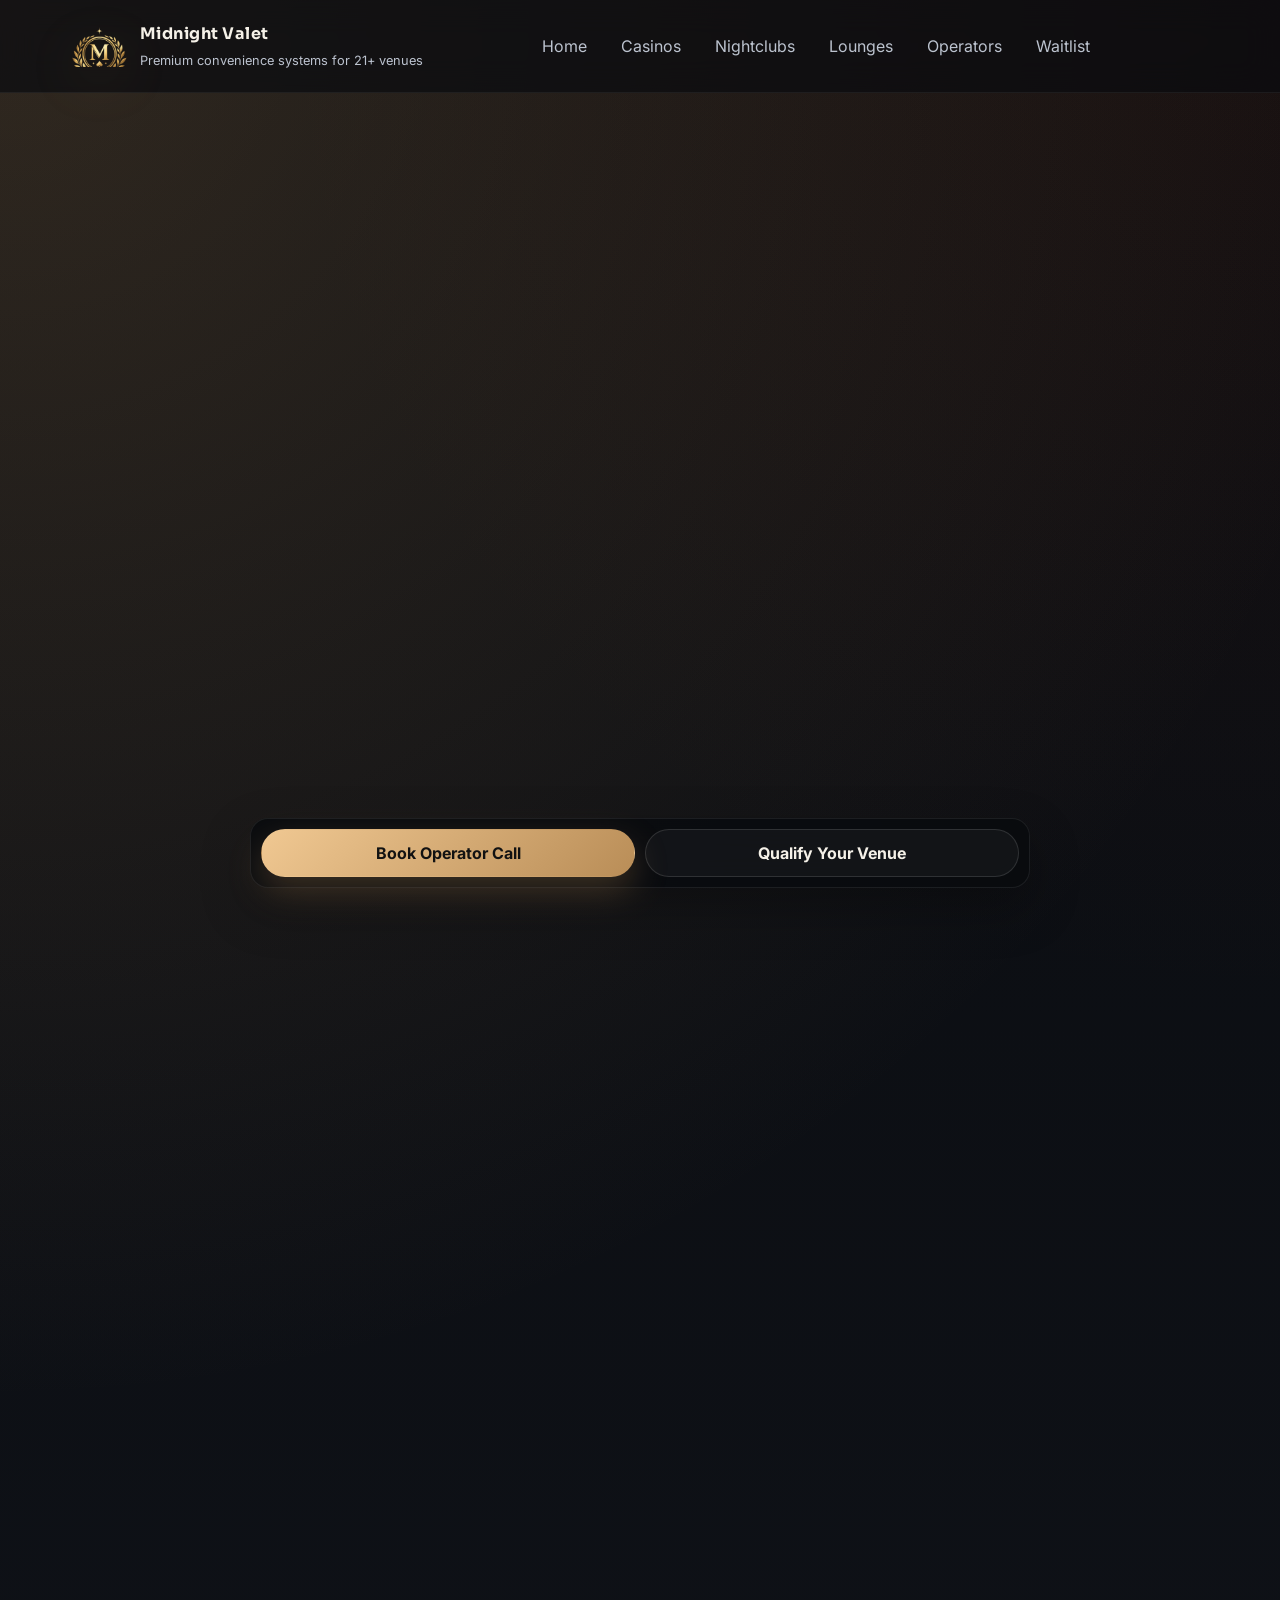
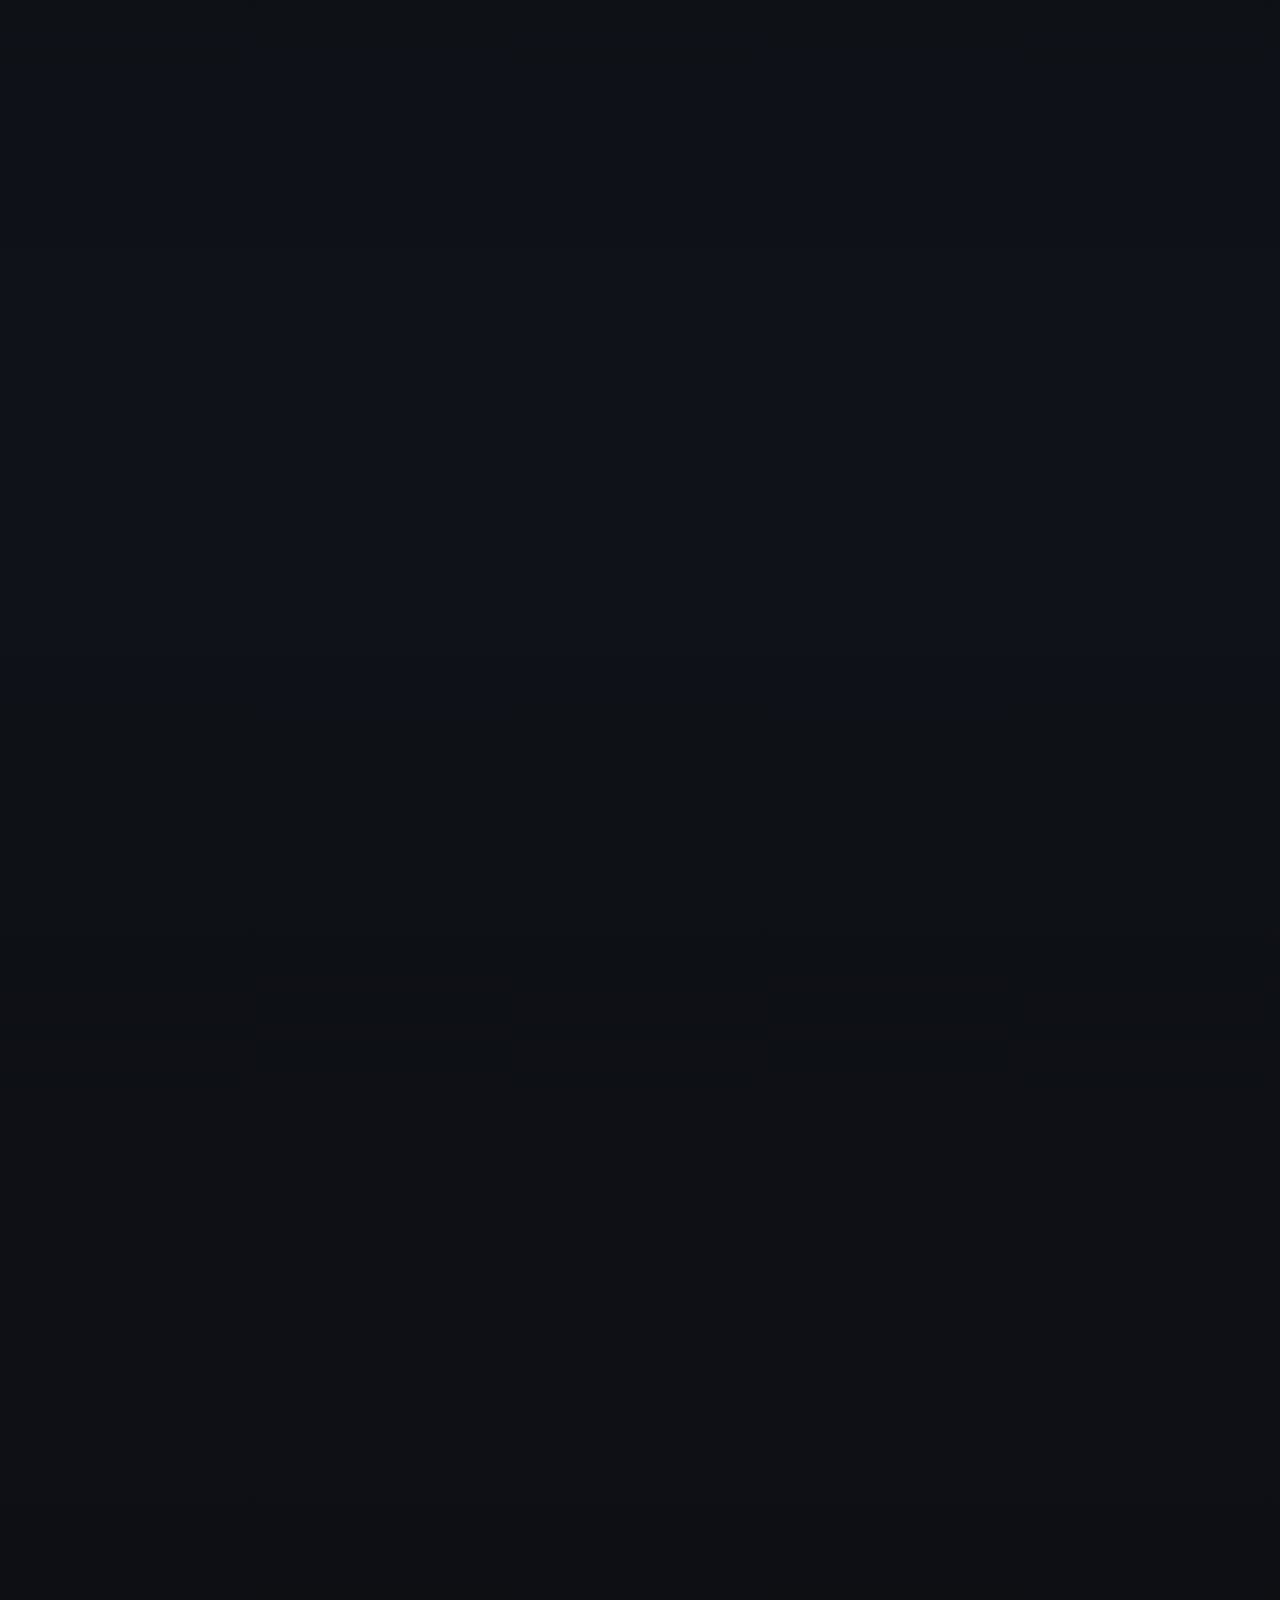
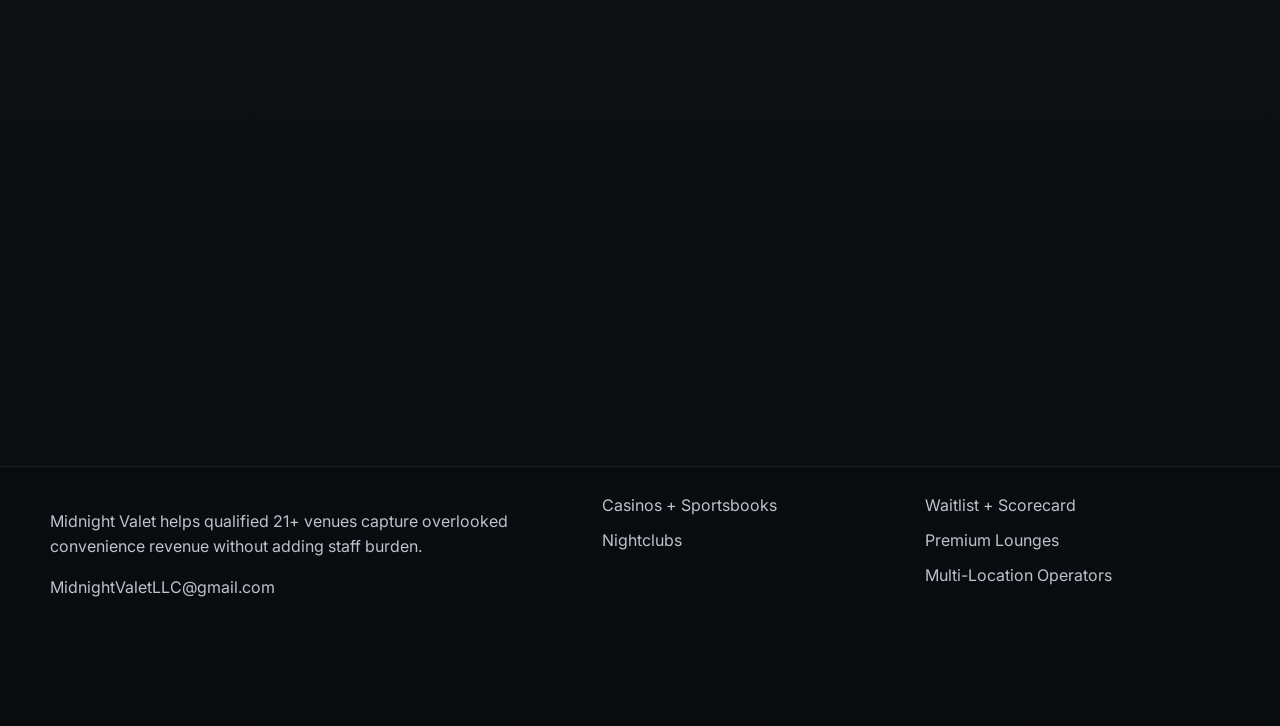
==== commit ef59bbcc: "Add files via upload" ====
--- a/casinos-sportsbooks.html
+++ b/casinos-sportsbooks.html
@@ -12,6 +12,8 @@
   <link rel="stylesheet" href="styles.css">
   <link rel="canonical" href="https://midnightvalet.com/casinos-sportsbooks.html">
   <link rel="manifest" href="site.webmanifest">
+  <link rel="icon" type="image/png" href="assets/favicon.png">
+  <meta property="og:image" content="https://midnightvalet.com/assets/midnight-valet-logo.png">
   <script type="application/ld+json">{
     "@context":"https://schema.org",
     "@type":"Organization",
@@ -29,13 +31,13 @@
       ]
     }</script>
 </head>
-<body>
+<body class="theme-casino">
   <a class="skip-link" href="#main">Skip to content</a>
   <header class="site-header">
     <div class="header-shell">
       <a href="index.html" class="brand-lockup" aria-label="Midnight Valet home">
         <span class="brand-mark" aria-hidden="true"></span>
-        <span><span class="brand-name">Midnight Valet</span><br><span class="brand-tag">Built for 21+ venues</span></span>
+        <span><span class="brand-name">Midnight Valet</span><br><span class="brand-tag">Premium convenience systems for 21+ venues</span></span>
       </a>
       <nav class="desktop-nav" aria-label="Primary">
         <a href="index.html" data-nav-link>Home</a>
@@ -43,6 +45,7 @@
         <a href="nightclubs.html" data-nav-link>Nightclubs</a>
         <a href="lounges.html" data-nav-link>Lounges</a>
         <a href="operators.html" data-nav-link>Operators</a>
+        <a href="waitlist.html" data-nav-link>Waitlist</a>
       </nav>
       <div class="header-actions">
         <a class="btn btn-primary hidden-mobile" href="#cta">Book a 15-Minute Operator Call</a>
@@ -57,6 +60,7 @@
       <a href="nightclubs.html" data-nav-link>Nightclubs</a>
       <a href="lounges.html" data-nav-link>Smoking Lounges</a>
       <a href="operators.html" data-nav-link>Multi-Location Operators</a>
+      <a href="waitlist.html" data-nav-link>Waitlist + Scorecard</a>
       <a href="#cta">Book a 15-Minute Operator Call</a>
     </nav>
   </header>
@@ -71,7 +75,7 @@
         <p class="lead">Midnight Valet helps qualified gaming venues add a premium on-site convenience pilot that keeps guest flow intact without adding staff burden or cheapening the environment.</p>
         <div class="hero-actions">
           <a class="btn btn-primary" href="#cta">Book a 15-Minute Operator Call</a>
-          <a class="btn btn-secondary" href="#pilot">Review the 90-Day Pilot</a>
+          <a class="btn btn-secondary" href="#pilot">Get the Venue Pilot Scorecard</a>
         </div>
         <div class="badge-row">
           <span class="badge">Built for high-dwell environments</span>
@@ -142,7 +146,7 @@
 
   <section class="section section-tight">
     <div class="container faq-grid">
-      <div class="section-head reveal"><span class="eyebrow">The answers serious operators want</span><h2>Built around the real objections.</h2></div>
+      <div class="section-head reveal"><span class="eyebrow">Common operator questions</span><h2>Built around the real objections.</h2></div>
       <div class="accordion reveal">
         <article class="faq-item"><button type="button"><span>Will this create staff burden?</span><span class="plus">+</span></button><div class="faq-answer"><p>No. Midnight Valet is designed as a managed service model rather than a new staff responsibility.</p></div></article>
         <article class="faq-item"><button type="button"><span>Will it cheapen the venue?</span><span class="plus">+</span></button><div class="faq-answer"><p>The brand, placement logic, and visual system are all built around premium-fit language and install standards.</p></div></article>
@@ -155,9 +159,9 @@
     <div class="container">
       <div class="cta-panel reveal">
         <div>
-          <span class="eyebrow">Primary close</span>
+          <span class="eyebrow">For qualified gaming properties</span>
           <h2>Start with one qualified property.</h2>
-          <p>If your venue fits, the next step is simple: a short operator call to assess environment, policy fit, and pilot readiness.</p>
+          <p>If your property fits, the next step is a short operator call to assess environment, policy fit, and pilot readiness.</p>
         </div>
         <div class="cta-actions">
           <a class="btn btn-primary" href="mailto:MidnightValetLLC@gmail.com?subject=Casino%20Operator%20Call">Book a 15-Minute Operator Call</a>
@@ -182,13 +186,14 @@
       </div>
       <div>
         <ul>
+          <li><a href="waitlist.html">Waitlist + Scorecard</a></li>
           <li><a href="lounges.html">Premium Lounges</a></li>
           <li><a href="operators.html">Multi-Location Operators</a></li>
         </ul>
       </div>
     </div>
   </footer>
-  <div class="sticky-cta"><a class="btn btn-primary" href="#cta">Book Operator Call</a><a class="btn btn-secondary" href="mailto:MidnightValetLLC@gmail.com?subject=Venue%20Fit%20Review">Venue Fit Review</a></div>
+  <div class="sticky-cta"><a class="btn btn-primary" href="#cta">Book Operator Call</a><a class="btn btn-secondary" href="mailto:MidnightValetLLC@gmail.com?subject=Casino%20Venue%20Qualification">Qualify Your Venue</a></div>
   <script src="script.js"></script>
 </body>
 </html>
--- a/styles.css
+++ b/styles.css
@@ -25,13 +25,18 @@
   margin: 0;
   font-family: var(--font-body);
   background:
-    radial-gradient(circle at top left, rgba(185,141,87,.16), transparent 34%),
-    radial-gradient(circle at top right, rgba(197,111,73,.1), transparent 24%),
+    radial-gradient(circle at top left, var(--theme-glow-1, rgba(185,141,87,.16)), transparent 34%),
+    radial-gradient(circle at top right, var(--theme-glow-2, rgba(197,111,73,.1)), transparent 24%),
     linear-gradient(180deg, #0a0c10 0%, #0f1218 52%, #0b0d10 100%);
   color: var(--text);
   line-height: 1.55;
   text-rendering: optimizeLegibility;
 }
+.theme-home { --theme-glow-1: rgba(185,141,87,.16); --theme-glow-2: rgba(197,111,73,.10); }
+.theme-casino { --theme-glow-1: rgba(185,141,87,.22); --theme-glow-2: rgba(106,39,17,.14); }
+.theme-nightlife { --theme-glow-1: rgba(132,66,135,.16); --theme-glow-2: rgba(197,111,73,.18); }
+.theme-lounge { --theme-glow-1: rgba(185,141,87,.18); --theme-glow-2: rgba(93,126,96,.12); }
+.theme-operators { --theme-glow-1: rgba(122,150,186,.16); --theme-glow-2: rgba(185,141,87,.12); }
 img { max-width: 100%; display: block; }
 a { color: inherit; text-decoration: none; }
 button { font: inherit; }
@@ -74,20 +79,13 @@
   gap: 12px;
 }
 .brand-mark {
-  width: 42px;
-  height: 42px;
-  border-radius: 14px;
-  background: linear-gradient(160deg, rgba(185,141,87,.95), rgba(100,64,37,.95));
-  box-shadow: inset 0 1px 0 rgba(255,255,255,.25), var(--shadow);
-  position: relative;
-}
-.brand-mark::before {
-  content: "";
-  position: absolute;
-  inset: 11px;
-  border-radius: 10px 3px 10px 3px;
-  border: 2px solid rgba(255,255,255,.78);
-}
+  width: 56px;
+  height: 56px;
+  background: url('assets/midnight-valet-crest.png') center/contain no-repeat;
+  filter: drop-shadow(0 12px 26px rgba(185,141,87,.22));
+  flex: 0 0 56px;
+}
+.brand-mark::before { display:none; }
 .brand-name {
   font-family: var(--font-head);
   font-size: 1rem;
@@ -98,6 +96,46 @@
   color: var(--muted);
   font-size: .8rem;
 }
+.hero-logo {
+  width: min(100%, 380px);
+  margin-inline: auto;
+  filter: drop-shadow(0 24px 44px rgba(185,141,87,.20));
+}
+.brand-stage {
+  width: min(100%, 430px);
+  border-radius: 34px;
+  border: 1px solid rgba(255,255,255,.08);
+  background:
+    radial-gradient(circle at top center, rgba(185,141,87,.18), transparent 26%),
+    linear-gradient(180deg, rgba(22,26,33,.96), rgba(11,13,17,.98));
+  padding: 24px;
+  box-shadow: 0 24px 60px rgba(0,0,0,.42);
+}
+.brand-stage-copy { margin-top: 12px; }
+.hero-visual-head {
+  font-family: var(--font-head);
+  font-size: 1.65rem;
+  line-height: 1.02;
+  margin: 16px 0 10px;
+  letter-spacing: -.03em;
+}
+.hero-visual-copy {
+  color: var(--muted);
+  margin: 0 0 14px;
+}
+.proof-stack {
+  display: grid;
+  gap: 10px;
+  margin: 18px 0;
+}
+.proof-pill {
+  border: 1px solid rgba(255,255,255,.08);
+  border-radius: 18px;
+  padding: 14px;
+  background: rgba(255,255,255,.04);
+}
+.proof-pill strong { display:block; margin-bottom: 4px; }
+.proof-pill span { color: var(--muted); font-size:.92rem; }
 .header-actions {
   display: flex;
   align-items: center;
@@ -195,13 +233,30 @@
   gap: 22px;
 }
 .hero-copy,
-.hero-visual {
+.hero-visual,
+.page-hero-shell > .reveal,
+.page-hero-shell > .case-box {
   background: linear-gradient(180deg, rgba(255,255,255,.04), rgba(255,255,255,.03));
   border: 1px solid rgba(255,255,255,.07);
   border-radius: 30px;
   padding: 22px;
   box-shadow: var(--shadow);
 }
+.page-hero-shell > .reveal {
+  position: relative;
+  overflow: hidden;
+}
+.page-hero-shell > .reveal::after {
+  content:"";
+  position:absolute;
+  inset:auto -12% -40px auto;
+  width:220px; height:220px;
+  background: radial-gradient(circle, rgba(185,141,87,.16), transparent 68%);
+  pointer-events:none;
+}
+.theme-nightlife .page-hero-shell > .reveal::after { background: radial-gradient(circle, rgba(132,66,135,.20), transparent 68%); }
+.theme-lounge .page-hero-shell > .reveal::after { background: radial-gradient(circle, rgba(93,126,96,.18), transparent 68%); }
+.theme-operators .page-hero-shell > .reveal::after { background: radial-gradient(circle, rgba(122,150,186,.18), transparent 68%); }
 .hero-copy h1,
 .page-hero h1 {
   font-family: var(--font-head);
@@ -646,3 +701,112 @@
   html { scroll-behavior: auto; }
   .reveal, .btn, .faq-item .faq-answer { transition: none; }
 }
+
+
+.leadmagnet-panel,
+.form-shell,
+.scorecard-shell {
+  border: 1px solid rgba(185,141,87,.18);
+  border-radius: 28px;
+  padding: 22px;
+  background: linear-gradient(180deg, rgba(255,255,255,.05), rgba(255,255,255,.035));
+  box-shadow: var(--shadow);
+}
+.leadmagnet-panel,
+.form-shell {
+  display: grid;
+  gap: 18px;
+}
+.leadmagnet-actions { display: grid; gap: 12px; align-content: center; }
+.field-grid { display: grid; gap: 14px; }
+.waitlist-form { display: grid; gap: 14px; }
+.waitlist-form label { display: grid; gap: 8px; color: var(--text); font-weight: 600; }
+.waitlist-form input,
+.waitlist-form select,
+.waitlist-form textarea {
+  width: 100%;
+  border-radius: 14px;
+  border: 1px solid rgba(255,255,255,.12);
+  background: rgba(255,255,255,.04);
+  color: var(--text);
+  padding: 14px 14px;
+  font: inherit;
+}
+.waitlist-form textarea { min-height: 132px; resize: vertical; }
+.waitlist-form input:focus,
+.waitlist-form select:focus,
+.waitlist-form textarea:focus {
+  outline: 2px solid rgba(185,141,87,.3);
+  border-color: rgba(185,141,87,.42);
+}
+.waitlist-form option { color: #111; }
+.checkbox-row { grid-template-columns: 20px 1fr; align-items: start; }
+.checkbox-row input { margin-top: 2px; }
+.form-actions { display: grid; gap: 10px; }
+.form-note,
+.form-status { color: var(--muted); }
+.form-status.is-success { color: var(--success); }
+.form-status.is-error { color: #ffb2a4; }
+.form-status a { color: var(--gold-soft); text-decoration: underline; }
+.hp-field { position: absolute !important; left: -9999px !important; opacity: 0 !important; pointer-events: none !important; }
+@media (min-width: 760px) {
+  .leadmagnet-panel,
+  .form-shell { grid-template-columns: 1.05fr .95fr; align-items: start; }
+  .field-grid.two { grid-template-columns: repeat(2, minmax(0,1fr)); }
+}
+
+
+.theme-casino .eyebrow, .theme-casino .ui-chip { color: #e5c18f; background: rgba(185,141,87,.12); border-color: rgba(185,141,87,.28); }
+.theme-nightlife .eyebrow, .theme-nightlife .ui-chip { color: #d8b0e5; background: rgba(132,66,135,.12); border-color: rgba(132,66,135,.28); }
+.theme-lounge .eyebrow, .theme-lounge .ui-chip { color: #d2c095; background: rgba(110,133,93,.12); border-color: rgba(110,133,93,.28); }
+.theme-operators .eyebrow, .theme-operators .ui-chip { color: #b8d2eb; background: rgba(122,150,186,.12); border-color: rgba(122,150,186,.28); }
+
+.theme-casino .btn-primary { background: linear-gradient(135deg, #f0c892, #b98d57); }
+.theme-nightlife .btn-primary { background: linear-gradient(135deg, #ddb4ef, #9d5cc1); color:#120d16; }
+.theme-lounge .btn-primary { background: linear-gradient(135deg, #e4cf98, #8f7a4b); color:#16140f; }
+.theme-operators .btn-primary { background: linear-gradient(135deg, #c2d6eb, #7ea2c5); color:#101720; }
+
+.tile:hover, .card:hover, .kicker:hover, .case-box:hover {
+  transform: translateY(-2px);
+  transition: transform .2s ease, border-color .2s ease, background .2s ease;
+  border-color: rgba(185,141,87,.22);
+  background: rgba(255,255,255,.055);
+}
+.theme-nightlife .tile:hover, .theme-nightlife .card:hover, .theme-nightlife .kicker:hover, .theme-nightlife .case-box:hover {
+  border-color: rgba(132,66,135,.28);
+}
+.theme-operators .tile:hover, .theme-operators .card:hover, .theme-operators .kicker:hover, .theme-operators .case-box:hover {
+  border-color: rgba(122,150,186,.28);
+}
+.case-box {
+  background: linear-gradient(180deg, rgba(255,255,255,.05), rgba(255,255,255,.035));
+}
+.case-box h3 { font-size: 1.1rem; }
+.hero-caption { text-align:center; }
+@media (min-width: 760px) {
+  .brand-stage { padding: 28px; }
+  .hero-visual-head { font-size: 1.85rem; }
+}
+
+.case-box {
+  position: relative;
+  overflow: hidden;
+}
+.case-box::after {
+  content: "";
+  position: absolute;
+  right: -18px;
+  bottom: -18px;
+  width: 120px;
+  height: 120px;
+  background: url('assets/midnight-valet-crest.png') center/contain no-repeat;
+  opacity: .08;
+  pointer-events: none;
+}
+.page-hero .case-box,
+.page-hero .reveal:first-child {
+  min-height: 100%;
+}
+.page-hero h1 {
+  text-wrap: balance;
+}
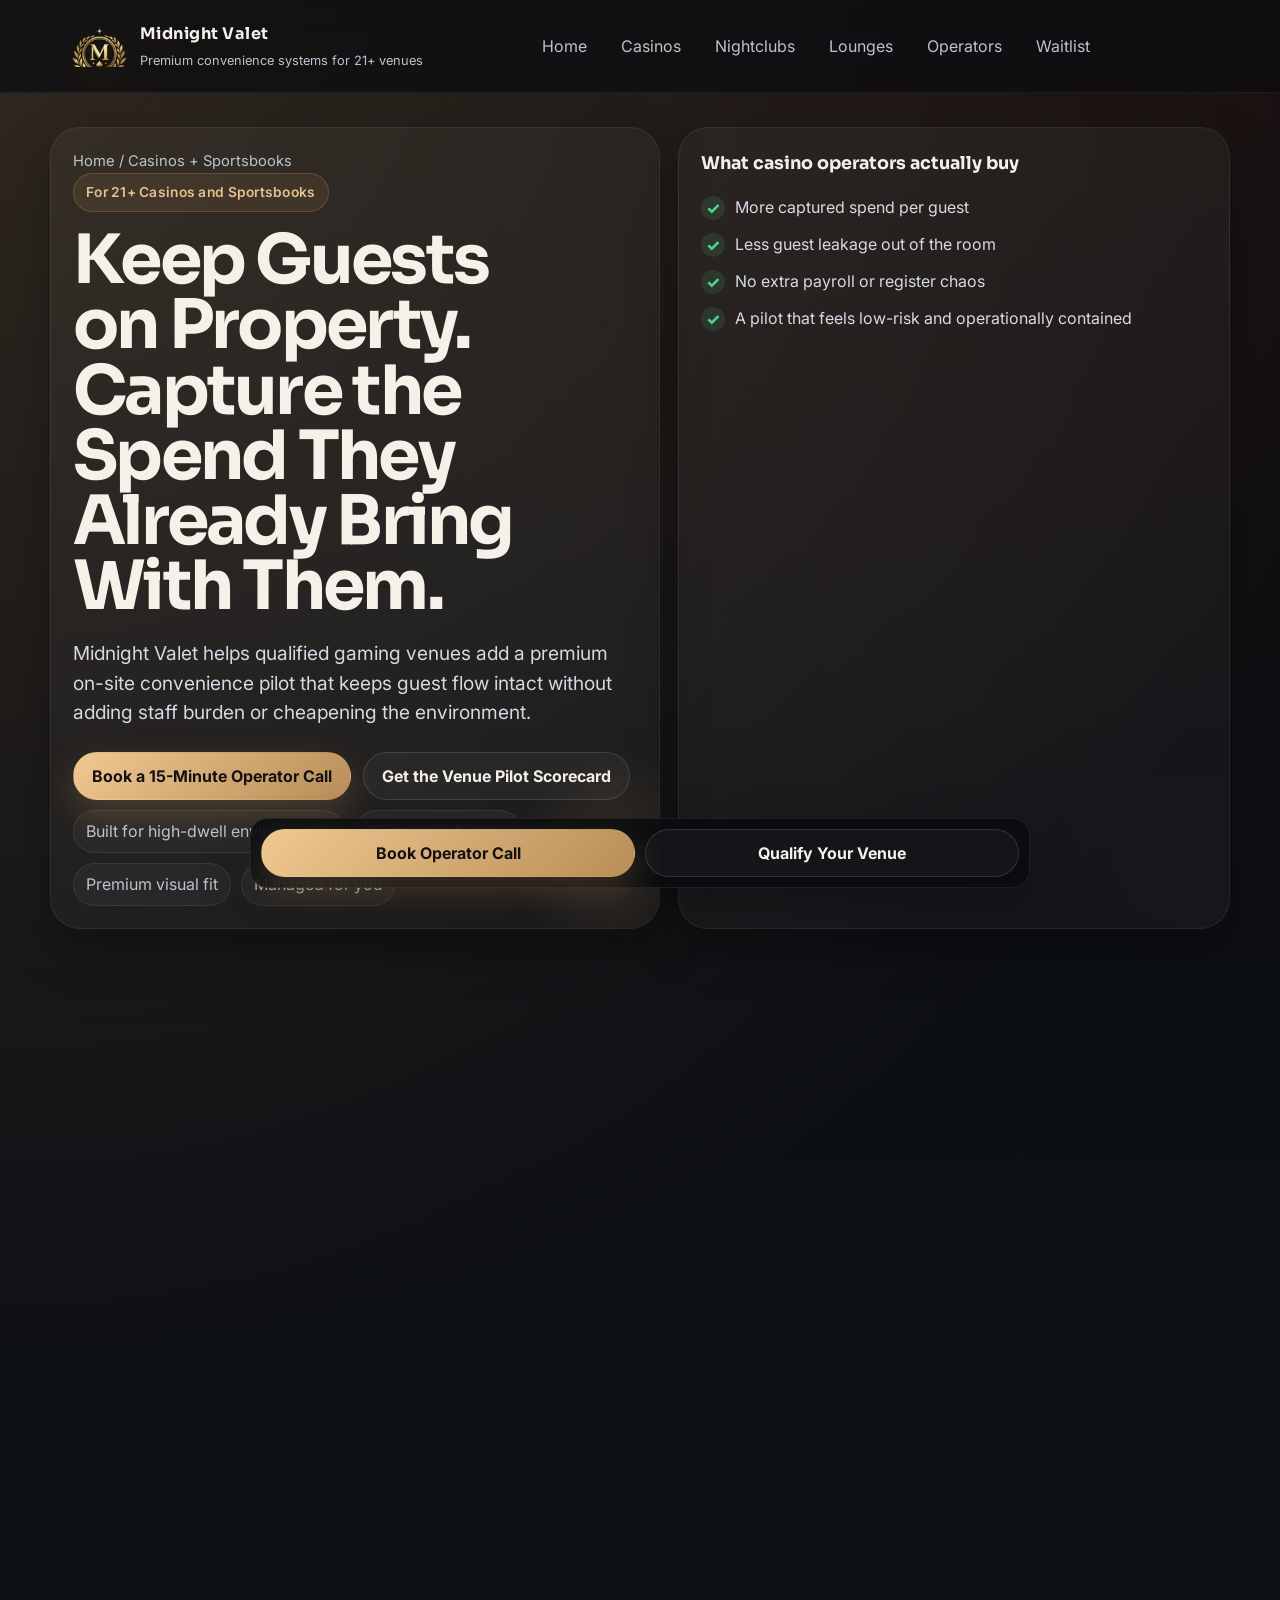
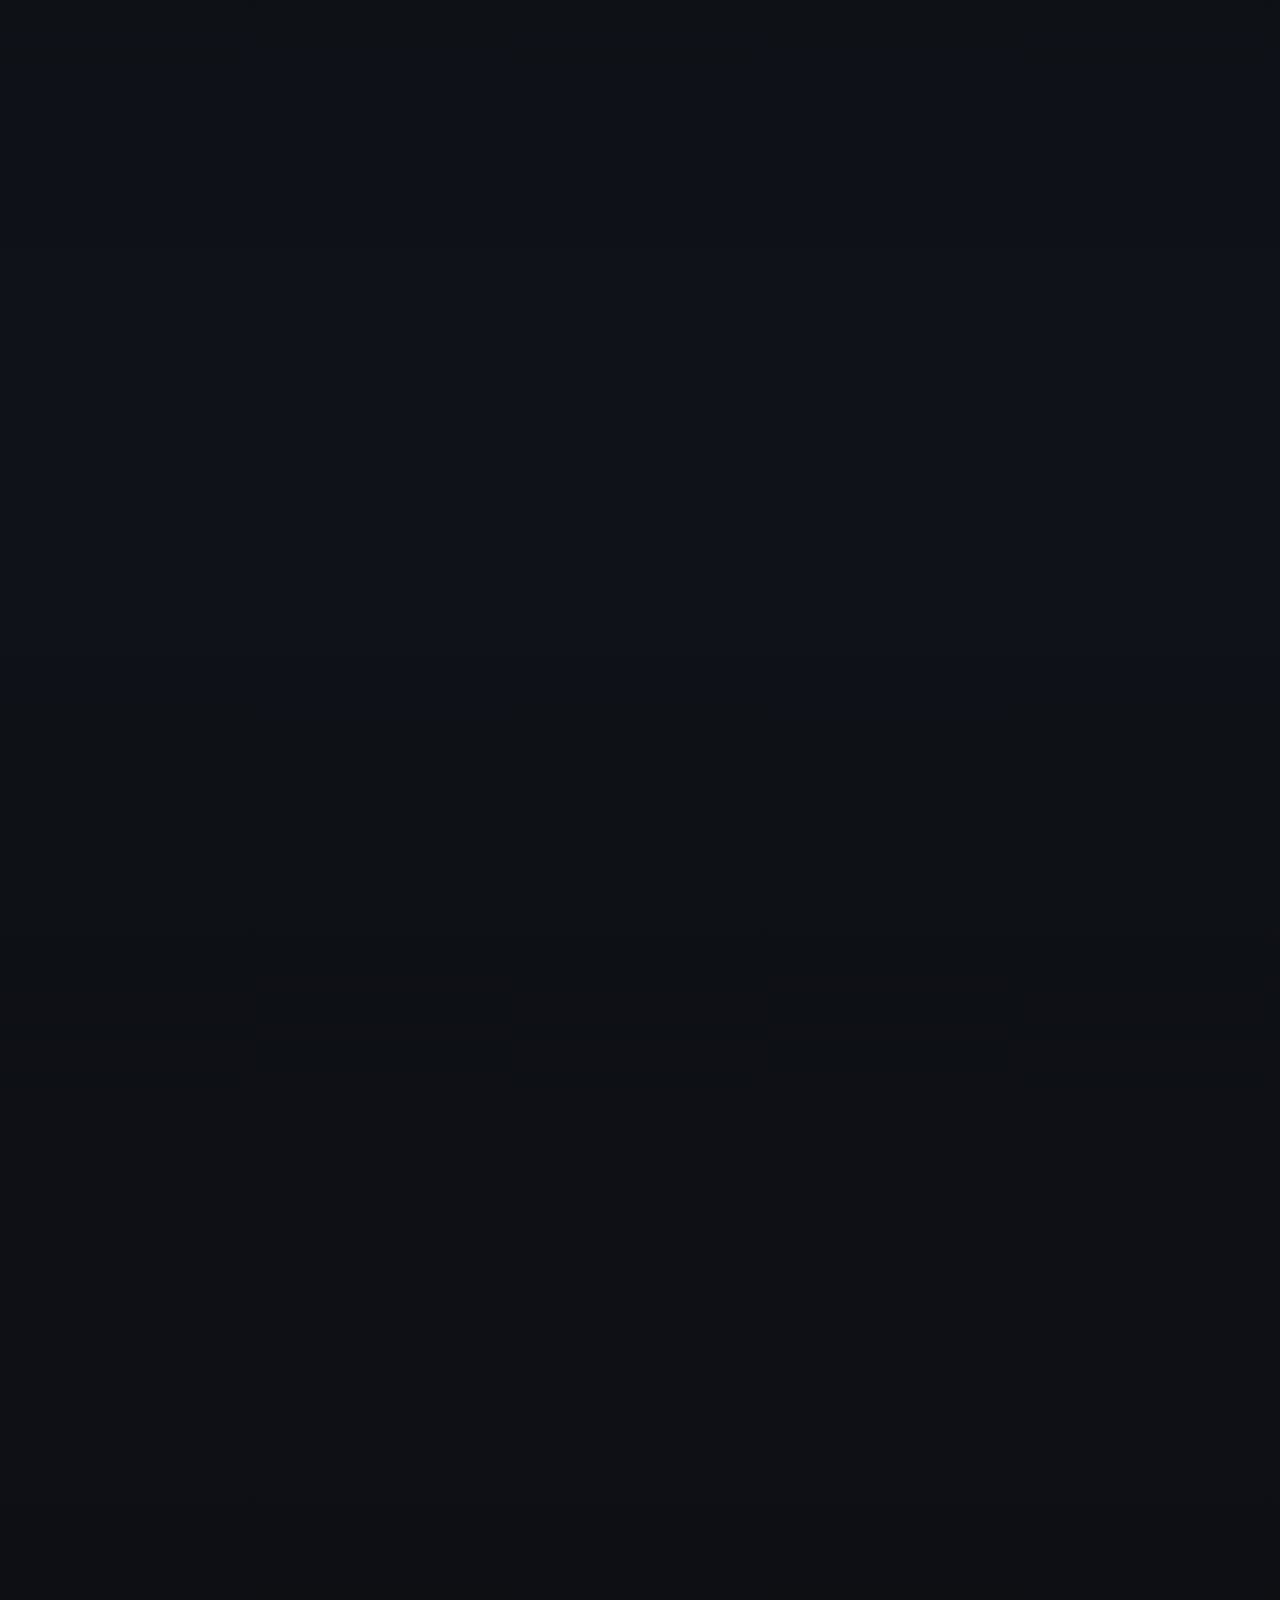
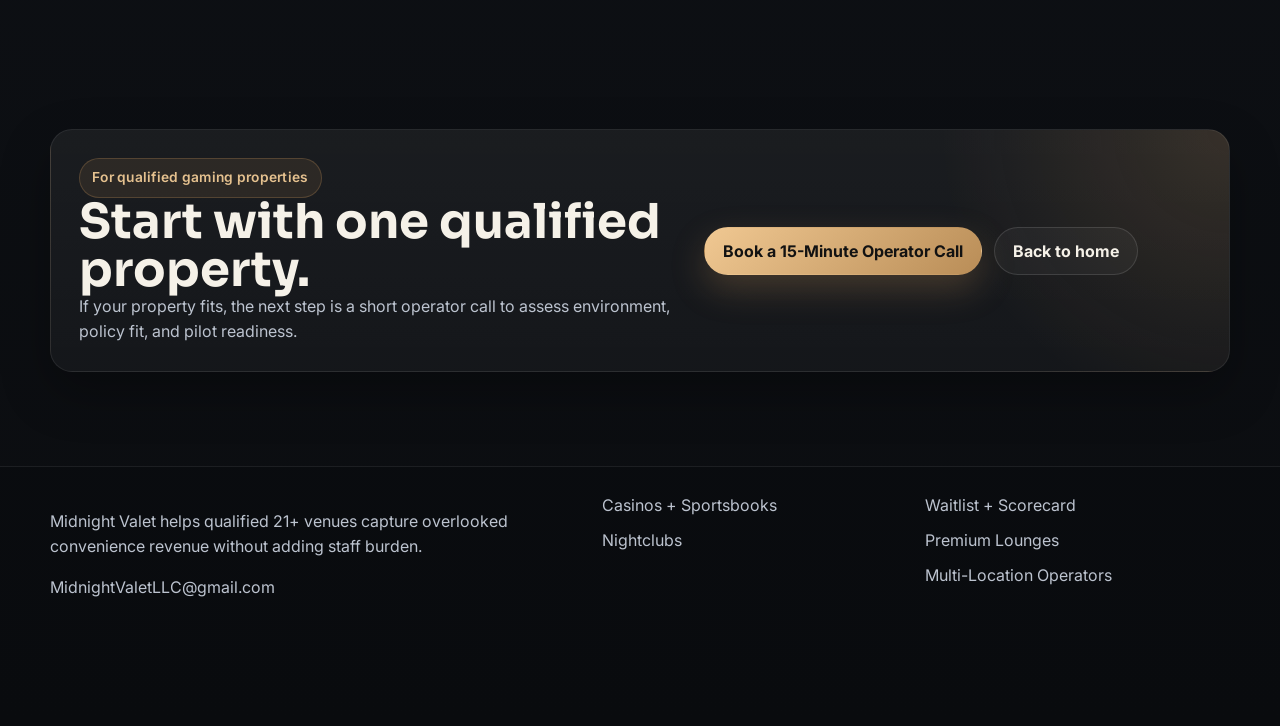
==== commit dfff8ae9: "Add files via upload" ====
--- a/casinos-sportsbooks.html
+++ b/casinos-sportsbooks.html
@@ -3,6 +3,7 @@
 <head>
   <meta charset="utf-8">
   <meta name="viewport" content="width=device-width, initial-scale=1">
+  <script>document.documentElement.classList.add("js");</script>
   <title>Casinos + Sportsbooks | Midnight Valet</title>
   <meta name="description" content="Midnight Valet helps qualified 21+ casinos and sportsbooks capture overlooked on-site convenience revenue with a premium, fully managed pilot.">
   <meta name="theme-color" content="#0b0d10">
--- a/styles.css
+++ b/styles.css
@@ -640,8 +640,11 @@
   background: rgba(255,255,255,.04);
   color: var(--muted);
 }
-.reveal { opacity: 0; transform: translateY(16px); transition: opacity .45s ease, transform .45s ease; }
-.reveal.is-visible { opacity: 1; transform: translateY(0); }
+.reveal { opacity: 1; transform: none; }
+.js .reveal { opacity: 0; transform: translateY(16px); transition: opacity .45s ease, transform .45s ease; }
+.js .reveal.is-visible { opacity: 1; transform: translateY(0); }
+.hero .reveal, .page-hero .reveal, .cta-panel.reveal { opacity: 1; transform: none; }
+.js .hero .reveal, .js .page-hero .reveal, .js .cta-panel.reveal { opacity: 1; transform: none; }
 
 @media (min-width: 760px) {
   .header-shell { padding: 18px 22px; }
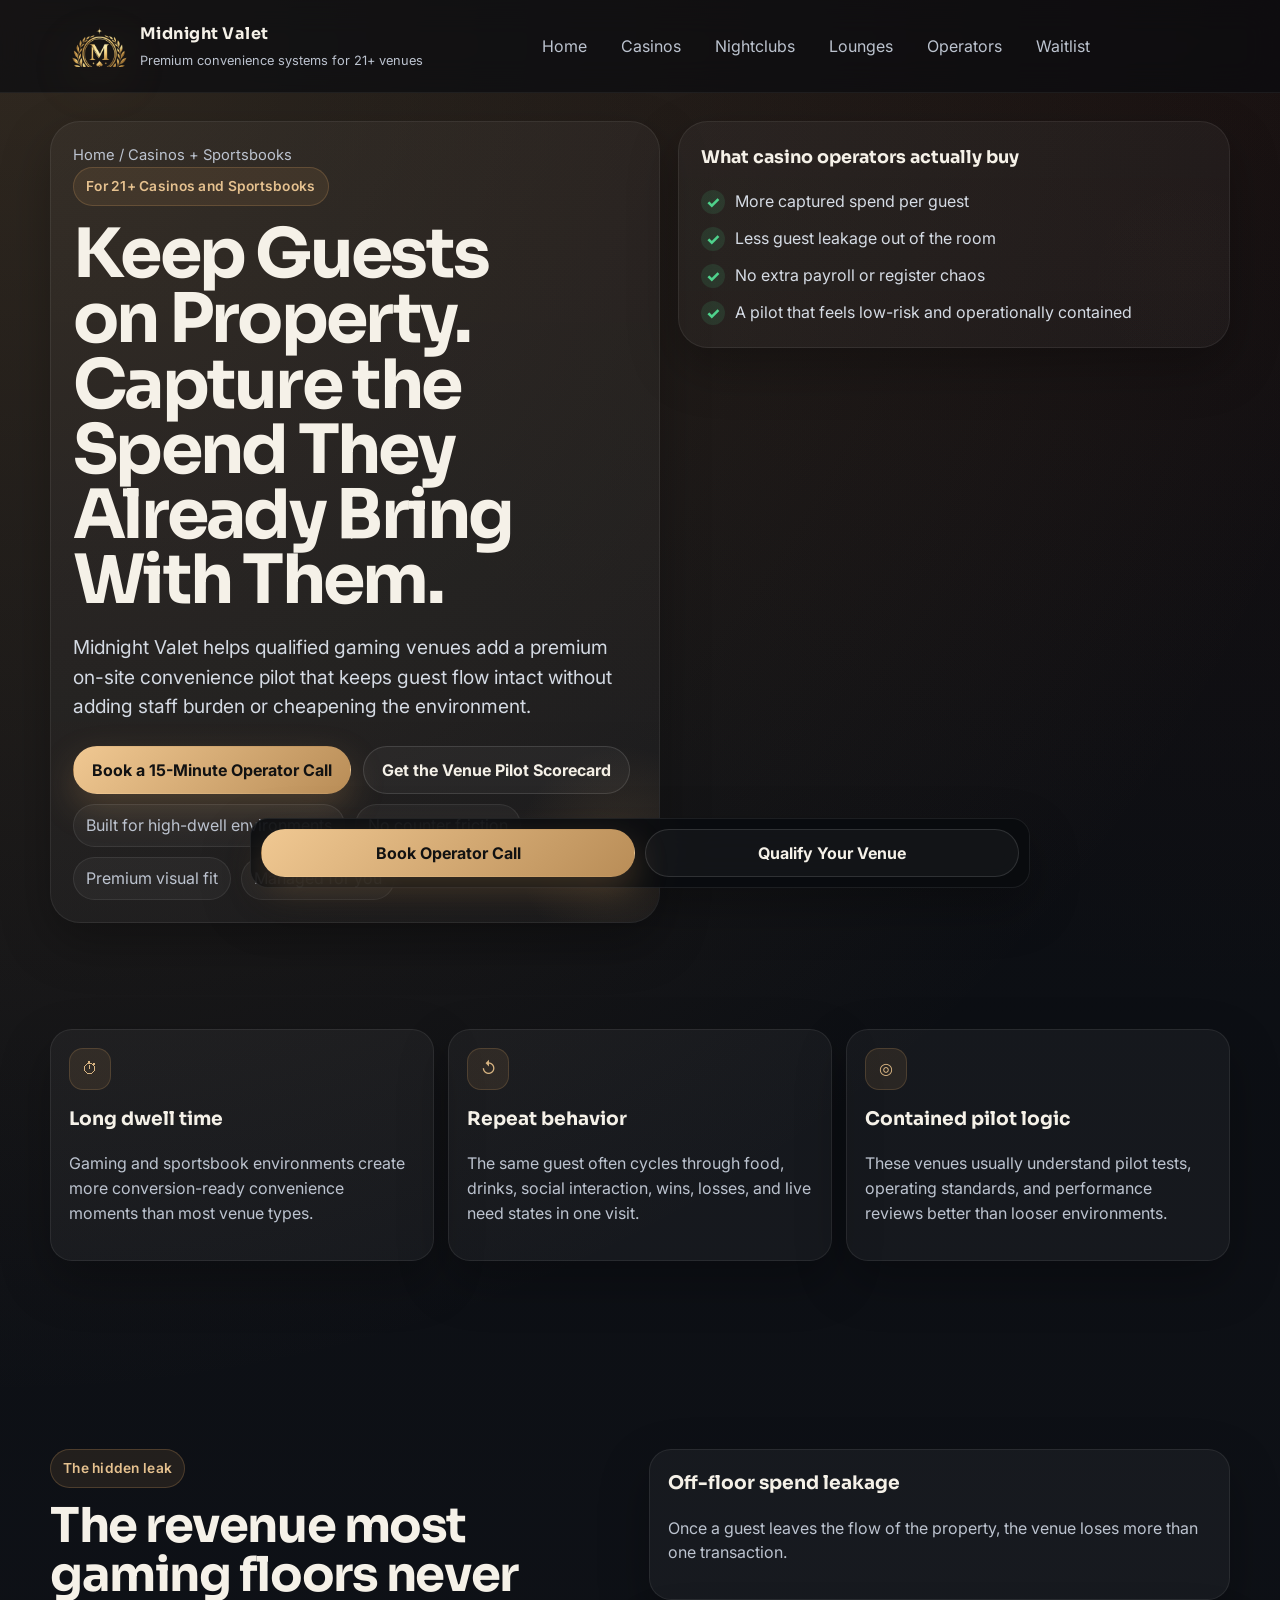
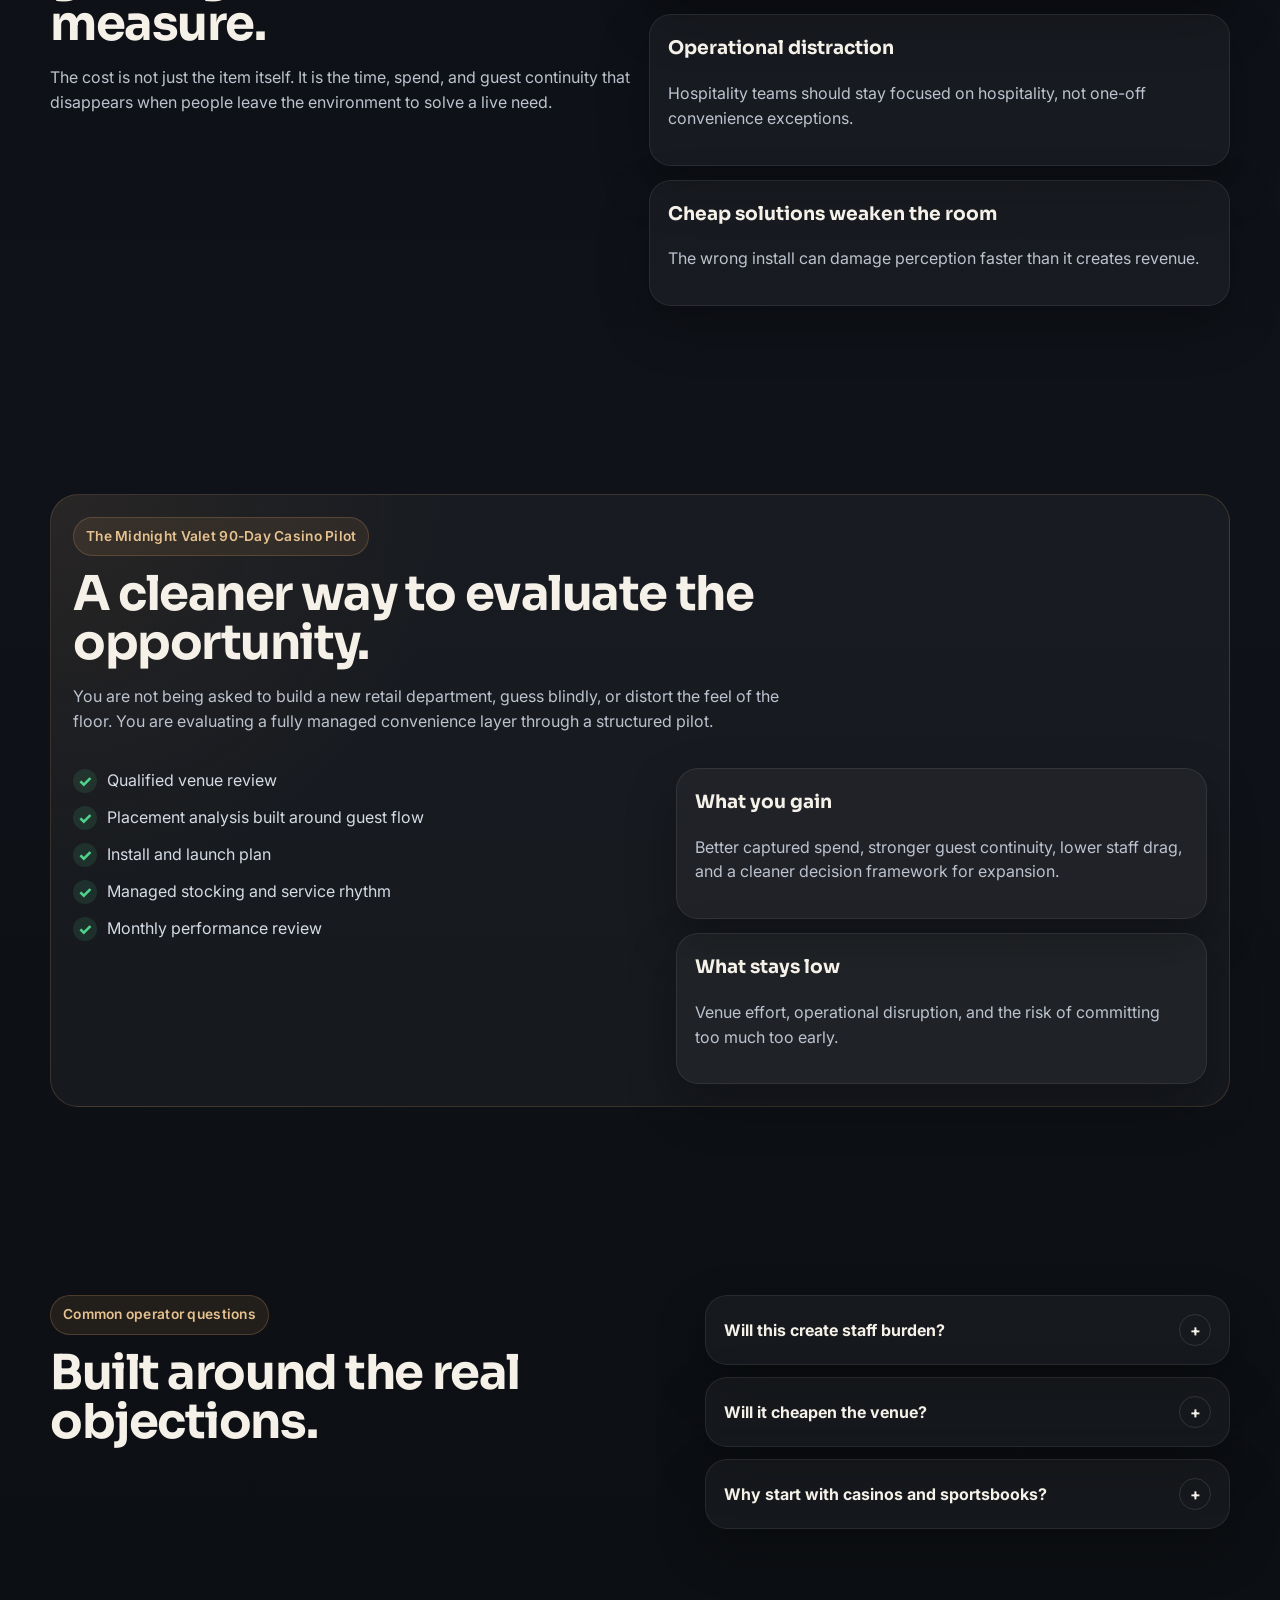
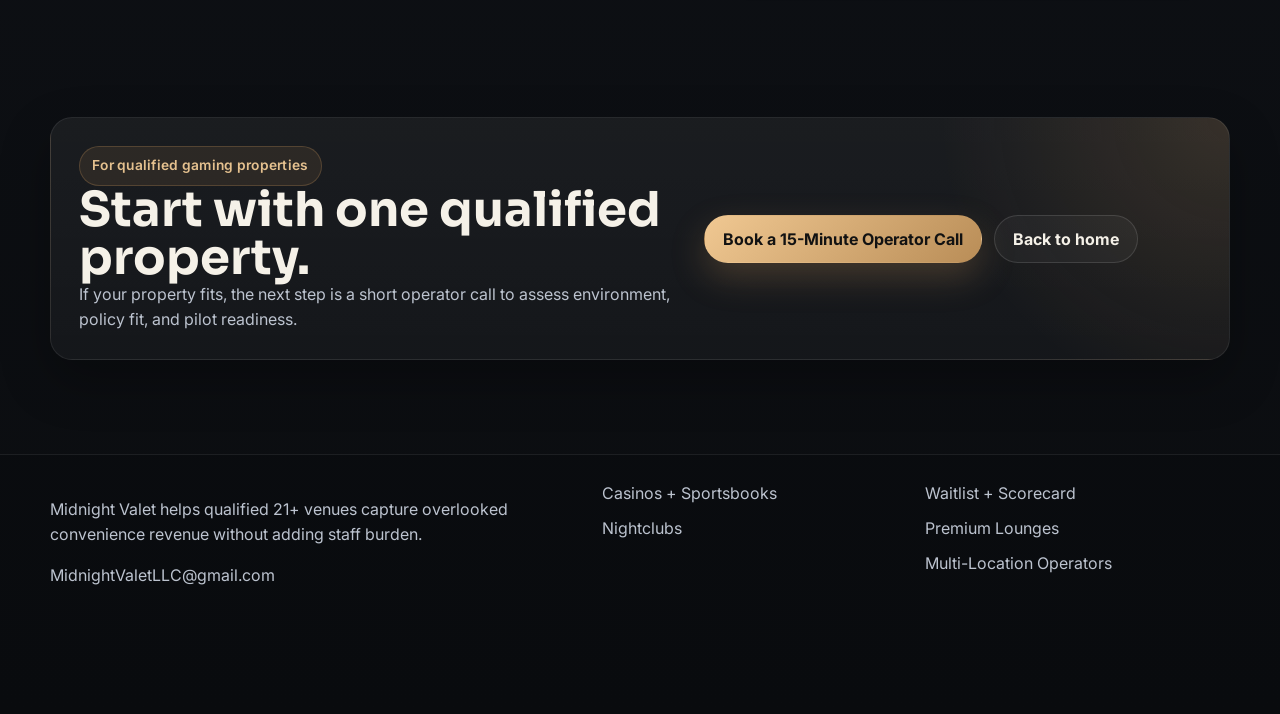
==== commit dab288b8: "Wire 21 plus operator call form" ====
--- a/casinos-sportsbooks.html
+++ b/casinos-sportsbooks.html
@@ -49,7 +49,7 @@
         <a href="waitlist.html" data-nav-link>Waitlist</a>
       </nav>
       <div class="header-actions">
-        <a class="btn btn-primary hidden-mobile" href="#cta">Book a 15-Minute Operator Call</a>
+        <a class="btn btn-primary hidden-mobile" href="operator-call.html">Book a 15-Minute Operator Call</a>
         <button class="nav-toggle" aria-label="Toggle navigation" aria-expanded="false" data-nav-toggle>
           <svg viewBox="0 0 24 24" fill="none" stroke="currentColor" stroke-width="1.8" stroke-linecap="round"><path d="M4 7h16M4 12h16M4 17h16"/></svg>
         </button>
@@ -62,7 +62,7 @@
       <a href="lounges.html" data-nav-link>Smoking Lounges</a>
       <a href="operators.html" data-nav-link>Multi-Location Operators</a>
       <a href="waitlist.html" data-nav-link>Waitlist + Scorecard</a>
-      <a href="#cta">Book a 15-Minute Operator Call</a>
+      <a href="operator-call.html">Book a 15-Minute Operator Call</a>
     </nav>
   </header>
   
@@ -75,7 +75,7 @@
         <h1>Keep Guests on Property. Capture the Spend They Already Bring With Them.</h1>
         <p class="lead">Midnight Valet helps qualified gaming venues add a premium on-site convenience pilot that keeps guest flow intact without adding staff burden or cheapening the environment.</p>
         <div class="hero-actions">
-          <a class="btn btn-primary" href="#cta">Book a 15-Minute Operator Call</a>
+          <a class="btn btn-primary" href="operator-call.html">Book a 15-Minute Operator Call</a>
           <a class="btn btn-secondary" href="#pilot">Get the Venue Pilot Scorecard</a>
         </div>
         <div class="badge-row">
@@ -165,7 +165,7 @@
           <p>If your property fits, the next step is a short operator call to assess environment, policy fit, and pilot readiness.</p>
         </div>
         <div class="cta-actions">
-          <a class="btn btn-primary" href="mailto:MidnightValetLLC@gmail.com?subject=Casino%20Operator%20Call">Book a 15-Minute Operator Call</a>
+          <a class="btn btn-primary" href="operator-call.html">Book a 15-Minute Operator Call</a>
           <a class="btn btn-secondary" href="index.html">Back to home</a>
         </div>
       </div>
@@ -194,7 +194,7 @@
       </div>
     </div>
   </footer>
-  <div class="sticky-cta"><a class="btn btn-primary" href="#cta">Book Operator Call</a><a class="btn btn-secondary" href="mailto:MidnightValetLLC@gmail.com?subject=Casino%20Venue%20Qualification">Qualify Your Venue</a></div>
+  <div class="sticky-cta"><a class="btn btn-primary" href="operator-call.html">Book Operator Call</a><a class="btn btn-secondary" href="mailto:MidnightValetLLC@gmail.com?subject=Casino%20Venue%20Qualification">Qualify Your Venue</a></div>
   <script src="script.js"></script>
 </body>
 </html>
--- a/styles.css
+++ b/styles.css
@@ -296,7 +296,7 @@
 .hero-visual {
   position: relative;
   overflow: hidden;
-  min-height: 420px;
+  min-height: 0;
 }
 .glow {
   position: absolute;
@@ -640,11 +640,7 @@
   background: rgba(255,255,255,.04);
   color: var(--muted);
 }
-.reveal { opacity: 1; transform: none; }
-.js .reveal { opacity: 0; transform: translateY(16px); transition: opacity .45s ease, transform .45s ease; }
-.js .reveal.is-visible { opacity: 1; transform: translateY(0); }
-.hero .reveal, .page-hero .reveal, .cta-panel.reveal { opacity: 1; transform: none; }
-.js .hero .reveal, .js .page-hero .reveal, .js .cta-panel.reveal { opacity: 1; transform: none; }
+.reveal, .js .reveal, .js .reveal.is-visible, .hero .reveal, .page-hero .reveal, .cta-panel.reveal, .js .hero .reveal, .js .page-hero .reveal, .js .cta-panel.reveal { opacity: 1 !important; transform: none !important; transition: none !important; }
 
 @media (min-width: 760px) {
   .header-shell { padding: 18px 22px; }
@@ -813,3 +809,648 @@
 .page-hero h1 {
   text-wrap: balance;
 }
+
+
+/* visibility + fold fixes */
+.section{scroll-margin-top:96px;}
+.hero-grid,.page-hero-shell{align-items:start;}
+.hero-copy,.hero-visual,.page-hero-shell>.reveal,.page-hero-shell>.case-box{min-height:0;}
+.mock-stage{display:block;}
+.brand-stage{margin-inline:auto;}
+@media (min-width:760px){
+  .hero{padding:36px 0 30px;}
+  .page-hero{padding:28px 0 12px;}
+  .hero-grid{grid-template-columns:1fr 1fr;gap:18px;}
+  .hero-copy,.hero-visual{padding:24px;}
+}
+@media (min-width:1040px){
+  .hero{padding:34px 0 24px;}
+  .hero-copy,.hero-visual{padding:26px;}
+}
+
+/* Midnight Valet specialty vending refresh */
+.mv-refresh {
+  --mv-navy: #10131a;
+  --mv-blue: #2a75bb;
+  --mv-blue-deep: #173f86;
+  --mv-yellow: #ffcb05;
+  --mv-red: #e53935;
+  --mv-text-dark: #172033;
+  --mv-muted-dark: #5a6478;
+}
+.theme-specialty {
+  background:
+    radial-gradient(circle at 82% 12%, rgba(255, 203, 5, .18), transparent 24%),
+    radial-gradient(circle at 14% 18%, rgba(42, 117, 187, .22), transparent 28%),
+    linear-gradient(180deg, #10131a 0%, #151927 46%, #0b0d10 100%);
+}
+.theme-card-vending {
+  background:
+    radial-gradient(circle at 15% 10%, rgba(255, 203, 5, .34), transparent 24%),
+    radial-gradient(circle at 84% 8%, rgba(229, 57, 53, .18), transparent 20%),
+    linear-gradient(180deg, #f8fbff 0%, #fff7d7 38%, #eef5ff 76%, #10131a 100%);
+  color: var(--mv-text-dark);
+}
+.mv-refresh .mv-header { background: rgba(12, 15, 22, .82); }
+.mv-refresh .brand-tag { color: rgba(245, 241, 232, .74); }
+.mv-refresh .desktop-nav a { color: rgba(245, 241, 232, .76); }
+.mv-refresh .desktop-nav a:hover,
+.mv-refresh .desktop-nav a:focus-visible,
+.mv-refresh .desktop-nav a.active {
+  color: #fff;
+  background: rgba(255,255,255,.08);
+}
+.card-header .desktop-nav a,
+.card-header .brand-name { color: #fff; }
+.mv-refresh .btn-primary {
+  background: linear-gradient(135deg, var(--mv-yellow), #ffd94d);
+  color: #172033;
+  box-shadow: 0 14px 34px rgba(255, 203, 5, .24);
+}
+.mv-refresh .btn-secondary {
+  background: rgba(255,255,255,.08);
+  border-color: rgba(255,255,255,.18);
+}
+.theme-card-vending .btn-secondary {
+  color: var(--mv-blue-deep);
+  background: #fff;
+  border-color: rgba(42, 117, 187, .22);
+}
+.mv-hero,
+.card-hero,
+.upload-hero {
+  padding: 54px 0 48px;
+  overflow: hidden;
+}
+.mv-hero-grid,
+.card-hero-grid,
+.upload-grid,
+.mv-pokemon-grid,
+.showcase-grid,
+.upload-form-grid,
+.mv-split {
+  display: grid;
+  gap: 24px;
+}
+.mv-hero-copy,
+.card-hero-grid > .reveal,
+.upload-grid > .reveal:first-child {
+  padding: 28px;
+  border: 1px solid rgba(255,255,255,.08);
+  border-radius: 8px;
+  background: linear-gradient(180deg, rgba(255,255,255,.075), rgba(255,255,255,.035));
+  box-shadow: var(--shadow);
+}
+.card-hero-grid > .reveal,
+.upload-grid > .reveal:first-child {
+  background: rgba(255,255,255,.72);
+  border-color: rgba(42,117,187,.14);
+  color: var(--mv-text-dark);
+}
+.mv-hero-copy h1,
+.card-hero h1,
+.upload-hero h1 {
+  margin: 0 0 18px;
+  font-family: "Fredoka", var(--font-head);
+  font-size: clamp(3rem, 10vw, 6.8rem);
+  line-height: .88;
+  letter-spacing: 0;
+}
+.mv-hero-copy p,
+.card-hero p,
+.upload-hero p {
+  max-width: 680px;
+  color: rgba(245, 241, 232, .82);
+  font-size: clamp(1.02rem, 2vw, 1.25rem);
+}
+.card-hero p,
+.upload-hero p,
+.theme-card-vending .section-head p,
+.theme-card-vending .form-note { color: var(--mv-muted-dark); }
+.mv-machine-stage,
+.card-world {
+  min-height: 520px;
+  position: relative;
+  display: grid;
+  place-items: center;
+}
+.machine-photo {
+  margin: 0;
+  position: relative;
+  z-index: 2;
+  border: 7px solid #fff;
+  border-radius: 8px;
+  overflow: hidden;
+  box-shadow: 0 30px 70px rgba(0,0,0,.42);
+  background: #fff;
+}
+.machine-photo img {
+  width: 100%;
+  height: 100%;
+  object-fit: cover;
+}
+.hero-machine-photo {
+  width: min(390px, 78vw);
+  aspect-ratio: 3 / 4.2;
+  transform: rotate(-2deg);
+}
+.card-page-machine {
+  width: min(410px, 80vw);
+  aspect-ratio: 3 / 4.15;
+}
+.gallery-machine-photo {
+  width: min(350px, 74vw);
+  aspect-ratio: 3 / 4.12;
+  margin-inline: auto;
+}
+.mv-card-burst,
+.card-pack,
+.gallery-card {
+  border: 4px solid #fff;
+  border-radius: 8px;
+  box-shadow: 0 18px 30px rgba(23,32,51,.22);
+}
+.mv-card-burst {
+  position: absolute;
+  width: 130px;
+  height: 180px;
+  background: linear-gradient(135deg, #ffef8a, #ffcb05 40%, #2a75bb);
+}
+.mv-card-burst-a {
+  top: 38px;
+  left: 2%;
+  transform: rotate(-16deg);
+}
+.mv-card-burst-b {
+  right: 0;
+  bottom: 76px;
+  background: linear-gradient(135deg, #fff, #75b9ff 42%, #e53935);
+  transform: rotate(14deg);
+}
+.mv-qr-card,
+.qr-showcase,
+.upload-ticket {
+  border-radius: 8px;
+  border: 1px solid rgba(23,32,51,.12);
+  background: #fff;
+  color: var(--mv-text-dark);
+  box-shadow: 0 20px 42px rgba(23,32,51,.18);
+}
+.mv-qr-card {
+  position: absolute;
+  right: 4%;
+  top: 34px;
+  width: 170px;
+  padding: 12px;
+  z-index: 3;
+  transform: rotate(5deg);
+}
+.mv-qr-card img,
+.qr-showcase img {
+  width: 100%;
+  border-radius: 4px;
+}
+.mv-qr-card strong,
+.qr-showcase strong {
+  display: block;
+  margin-top: 10px;
+  font-family: "Fredoka", var(--font-head);
+  line-height: 1.05;
+}
+.mv-proof-panel,
+.mv-host-panel {
+  padding: 28px;
+  border-radius: 8px;
+  background: #fff;
+  color: var(--mv-text-dark);
+  box-shadow: 0 18px 44px rgba(0,0,0,.16);
+}
+.mv-proof-panel p,
+.mv-host-panel p { color: var(--mv-muted-dark); }
+.mv-lane-grid {
+  display: grid;
+  gap: 16px;
+}
+.mv-lane-card {
+  min-height: 320px;
+  padding: 24px;
+  border-radius: 8px;
+  border: 1px solid rgba(255,255,255,.1);
+  color: #fff;
+  display: flex;
+  flex-direction: column;
+  justify-content: space-between;
+  overflow: hidden;
+  position: relative;
+}
+.mv-lane-card::after {
+  content: "";
+  position: absolute;
+  inset: auto -28px -70px auto;
+  width: 210px;
+  height: 290px;
+  border: 7px solid rgba(255,255,255,.62);
+  border-radius: 8px;
+  transform: rotate(17deg);
+}
+.lane-pokemon {
+  background:
+    radial-gradient(circle at 78% 18%, rgba(255,255,255,.36), transparent 20%),
+    linear-gradient(135deg, var(--mv-blue), var(--mv-yellow));
+  color: #172033;
+}
+.lane-plus { background: linear-gradient(135deg, #151821, #533063 48%, #b98d57); }
+.lane-future { background: linear-gradient(135deg, #152130, #315b72 48%, #4fd28c); }
+.lane-status {
+  width: fit-content;
+  padding: 7px 10px;
+  border-radius: 999px;
+  background: rgba(255,255,255,.2);
+  font-weight: 800;
+  font-size: .8rem;
+}
+.mv-lane-card h3 {
+  margin: 52px 0 10px;
+  max-width: 560px;
+  font-family: "Fredoka", var(--font-head);
+  font-size: clamp(2rem, 5vw, 3.7rem);
+  line-height: .92;
+}
+.mv-lane-card p {
+  max-width: 560px;
+  font-weight: 600;
+}
+.mv-lane-card .cta-link {
+  position: relative;
+  z-index: 1;
+  font-weight: 900;
+}
+.mv-pokemon-band {
+  color: var(--mv-text-dark);
+  background:
+    linear-gradient(90deg, rgba(42,117,187,.1) 1px, transparent 1px),
+    linear-gradient(180deg, #fffdf6, #eef5ff);
+  background-size: 46px 46px, auto;
+}
+.mv-pokemon-band h2,
+.card-hero h1,
+.upload-hero h1,
+.theme-card-vending h2 {
+  font-family: "Fredoka", var(--font-head);
+  letter-spacing: 0;
+}
+.mv-card-gallery {
+  min-height: 440px;
+  position: relative;
+}
+.gallery-card {
+  position: absolute;
+  right: 2%;
+  bottom: 18px;
+  width: 160px;
+  aspect-ratio: 2.5 / 3.5;
+  display: grid;
+  align-items: end;
+  padding: 16px;
+  color: #172033;
+  font-weight: 900;
+  font-family: "Fredoka", var(--font-head);
+  background: linear-gradient(135deg, #ffcb05, #fff4ad, #2a75bb);
+  transform: rotate(10deg);
+  z-index: 3;
+}
+.mv-host-panel {
+  display: grid;
+  gap: 20px;
+  align-items: center;
+}
+.card-hero,
+.upload-hero {
+  background:
+    radial-gradient(circle at 72% 12%, rgba(255,203,5,.45), transparent 22%),
+    linear-gradient(180deg, #eef6ff, #fff7d7);
+}
+.card-pack {
+  position: absolute;
+  width: 148px;
+  height: 210px;
+  display: grid;
+  place-items: center;
+  padding: 12px;
+  text-align: center;
+  font-family: "Fredoka", var(--font-head);
+  font-weight: 800;
+  color: #172033;
+}
+.pack-a {
+  left: 3%;
+  top: 26px;
+  background: linear-gradient(135deg, #ffcb05, #fff4a6);
+  transform: rotate(-14deg);
+}
+.pack-b {
+  right: 0;
+  top: 74px;
+  color: #fff;
+  background: linear-gradient(135deg, #2a75bb, #173f86);
+  transform: rotate(12deg);
+}
+.pack-c {
+  left: 19%;
+  bottom: 16px;
+  background: linear-gradient(135deg, #fff, #ff8a86);
+  transform: rotate(8deg);
+}
+.collector-steps {
+  display: grid;
+  gap: 14px;
+}
+.collector-step,
+.submission-guide,
+.mv-form {
+  padding: 22px;
+  border-radius: 8px;
+  background: rgba(255,255,255,.84);
+  border: 1px solid rgba(42,117,187,.16);
+  box-shadow: 0 14px 34px rgba(23,32,51,.1);
+}
+.collector-step strong {
+  display: grid;
+  place-items: center;
+  width: 42px;
+  height: 42px;
+  border-radius: 50%;
+  background: var(--mv-yellow);
+  color: var(--mv-blue-deep);
+  font-family: "Fredoka", var(--font-head);
+  font-size: 1.4rem;
+}
+.collector-step h3 {
+  margin: 16px 0 8px;
+  color: var(--mv-blue-deep);
+}
+.card-showcase {
+  background: var(--mv-blue);
+  color: #fff;
+}
+.card-showcase p { color: rgba(255,255,255,.84); }
+.qr-showcase {
+  max-width: 320px;
+  padding: 22px;
+  margin-inline: auto;
+  text-align: center;
+}
+.qr-showcase span {
+  display: block;
+  color: var(--mv-muted-dark);
+  font-size: .9rem;
+  overflow-wrap: anywhere;
+}
+.card-host { border: 5px solid var(--mv-yellow); }
+.upload-ticket {
+  align-self: center;
+  padding: 24px;
+}
+.upload-ticket strong {
+  display: block;
+  font-family: "Fredoka", var(--font-head);
+  font-size: 1.8rem;
+  line-height: 1;
+  color: var(--mv-blue-deep);
+}
+.upload-ticket span {
+  display: block;
+  margin-top: 10px;
+  color: var(--mv-muted-dark);
+}
+.mv-form {
+  display: grid;
+  gap: 16px;
+}
+.mv-form label {
+  display: grid;
+  gap: 7px;
+  color: var(--mv-text-dark);
+  font-weight: 800;
+}
+.mv-form input,
+.mv-form textarea,
+.mv-form select {
+  width: 100%;
+  border: 1px solid rgba(42,117,187,.24);
+  border-radius: 8px;
+  padding: 13px 14px;
+  font: inherit;
+  color: var(--mv-text-dark);
+  background: #fff;
+}
+.form-intro {
+  padding: 18px;
+  border-radius: 8px;
+  background: linear-gradient(135deg, rgba(255,203,5,.24), rgba(42,117,187,.12));
+  border: 1px solid rgba(42,117,187,.14);
+}
+.form-intro h2 {
+  margin: 0 0 8px;
+  color: var(--mv-blue-deep);
+}
+.form-intro p {
+  margin: 0;
+  color: #334155;
+}
+.theme-card-vending .check-list li,
+.mv-pokemon-band .check-list li,
+.submission-guide .check-list li {
+  color: #243247;
+  font-weight: 700;
+}
+.theme-card-vending .form-note a,
+.mv-form a,
+.legal-shell a {
+  color: var(--mv-blue-deep);
+  font-weight: 800;
+  text-decoration: underline;
+}
+.partner-flow {
+  background:
+    radial-gradient(circle at 12% 20%, rgba(255,203,5,.24), transparent 22%),
+    linear-gradient(180deg, #ffffff, #edf6ff);
+}
+.testimonial-band {
+  background: #10131a;
+  color: #fff;
+}
+.testimonial-band .section-head p {
+  color: rgba(255,255,255,.78);
+}
+.testimonial-grid {
+  display: grid;
+  gap: 16px;
+}
+.seed-testimonial {
+  padding: 22px;
+  border-radius: 8px;
+  background: linear-gradient(180deg, rgba(255,255,255,.08), rgba(255,255,255,.04));
+  border: 1px solid rgba(255,255,255,.12);
+}
+.seed-testimonial p {
+  margin: 0 0 16px;
+  color: rgba(255,255,255,.88);
+  font-size: 1.05rem;
+}
+.seed-testimonial strong {
+  color: var(--mv-yellow);
+}
+.request-hero {
+  padding: 54px 0 30px;
+  background:
+    radial-gradient(circle at 72% 12%, rgba(255,203,5,.18), transparent 24%),
+    linear-gradient(180deg, #10131a, #172033);
+}
+.request-grid {
+  display: grid;
+  gap: 24px;
+  align-items: center;
+}
+.request-hero h1 {
+  margin: 0 0 18px;
+  font-family: "Fredoka", var(--font-head);
+  font-size: clamp(3rem, 9vw, 6.2rem);
+  line-height: .9;
+  letter-spacing: 0;
+}
+.request-hero p {
+  max-width: 760px;
+  color: rgba(245,241,232,.84);
+  font-size: clamp(1.02rem, 2vw, 1.22rem);
+}
+.partnership-card {
+  padding: 24px;
+  border-radius: 8px;
+  background: #fff;
+  color: var(--mv-text-dark);
+  box-shadow: 0 20px 44px rgba(0,0,0,.2);
+}
+.partnership-card strong {
+  display: block;
+  margin-bottom: 12px;
+  font-family: "Fredoka", var(--font-head);
+  font-size: 1.9rem;
+  color: var(--mv-blue-deep);
+}
+.partnership-card ul {
+  margin: 0;
+  padding-left: 20px;
+  color: #334155;
+  font-weight: 700;
+}
+.legal-shell {
+  max-width: 900px;
+  padding: 34px;
+  border-radius: 8px;
+  background: rgba(255,255,255,.92);
+  border: 1px solid rgba(42,117,187,.14);
+  box-shadow: 0 18px 44px rgba(23,32,51,.14);
+}
+.legal-shell h1,
+.legal-shell h2 {
+  font-family: "Fredoka", var(--font-head);
+  letter-spacing: 0;
+  color: var(--mv-blue-deep);
+}
+.legal-shell h1 {
+  margin-top: 0;
+  font-size: clamp(2.4rem, 7vw, 4.2rem);
+  line-height: .95;
+}
+.legal-shell p {
+  color: #243247;
+}
+.legal-updated {
+  margin-top: 28px;
+  font-weight: 800;
+}
+.mv-check {
+  grid-template-columns: auto 1fr;
+  align-items: start;
+  font-weight: 600 !important;
+}
+.mv-check input {
+  width: 18px;
+  height: 18px;
+  margin-top: 3px;
+}
+.submission-guide h2 {
+  margin-top: 0;
+  color: var(--mv-blue-deep);
+}
+.mini-testimonials {
+  display: grid;
+  gap: 12px;
+  margin-top: 20px;
+}
+.mini-testimonials article {
+  padding: 16px;
+  border-radius: 8px;
+  background: linear-gradient(135deg, rgba(255,203,5,.24), rgba(42,117,187,.12));
+}
+.mini-testimonials strong,
+.mini-testimonials span { display: block; }
+.mini-testimonials span { color: var(--mv-muted-dark); }
+
+@media (min-width: 760px) {
+  .mv-refresh .sticky-cta { display: none; }
+}
+
+@media (min-width: 760px) {
+  .mv-hero-grid,
+  .card-hero-grid,
+  .upload-grid,
+  .mv-pokemon-grid,
+  .showcase-grid,
+  .upload-form-grid,
+  .mv-split {
+    grid-template-columns: minmax(0, 1fr) minmax(320px, .78fr);
+    align-items: center;
+  }
+  .mv-lane-grid { grid-template-columns: 1.2fr .9fr .9fr; }
+  .collector-steps { grid-template-columns: repeat(4, 1fr); }
+  .mv-host-panel { grid-template-columns: 1fr auto; }
+  .testimonial-grid { grid-template-columns: repeat(3, minmax(0, 1fr)); }
+  .request-grid { grid-template-columns: 1fr minmax(300px, .58fr); }
+}
+
+@media (max-width: 700px) {
+  .mv-hero-copy h1,
+  .card-hero h1,
+  .upload-hero h1 {
+    font-size: clamp(3.2rem, 18vw, 4.5rem);
+  }
+  .mv-machine-stage,
+  .card-world { min-height: 470px; }
+  .mv-qr-card {
+    right: 0;
+    top: auto;
+    bottom: 8px;
+    width: 140px;
+  }
+  .mv-card-burst {
+    width: 96px;
+    height: 136px;
+  }
+  .machine-photo { border-width: 5px; }
+  .hero-machine-photo,
+  .card-page-machine { width: min(290px, 82vw); }
+  .mv-lane-card { min-height: 280px; }
+  .gallery-card { width: 130px; }
+  .mv-card-gallery { min-height: 370px; }
+  .card-pack {
+    width: 102px;
+    height: 145px;
+    font-size: .82rem;
+  }
+  .sticky-cta .btn {
+    padding-inline: 12px;
+    font-size: .88rem;
+  }
+}
